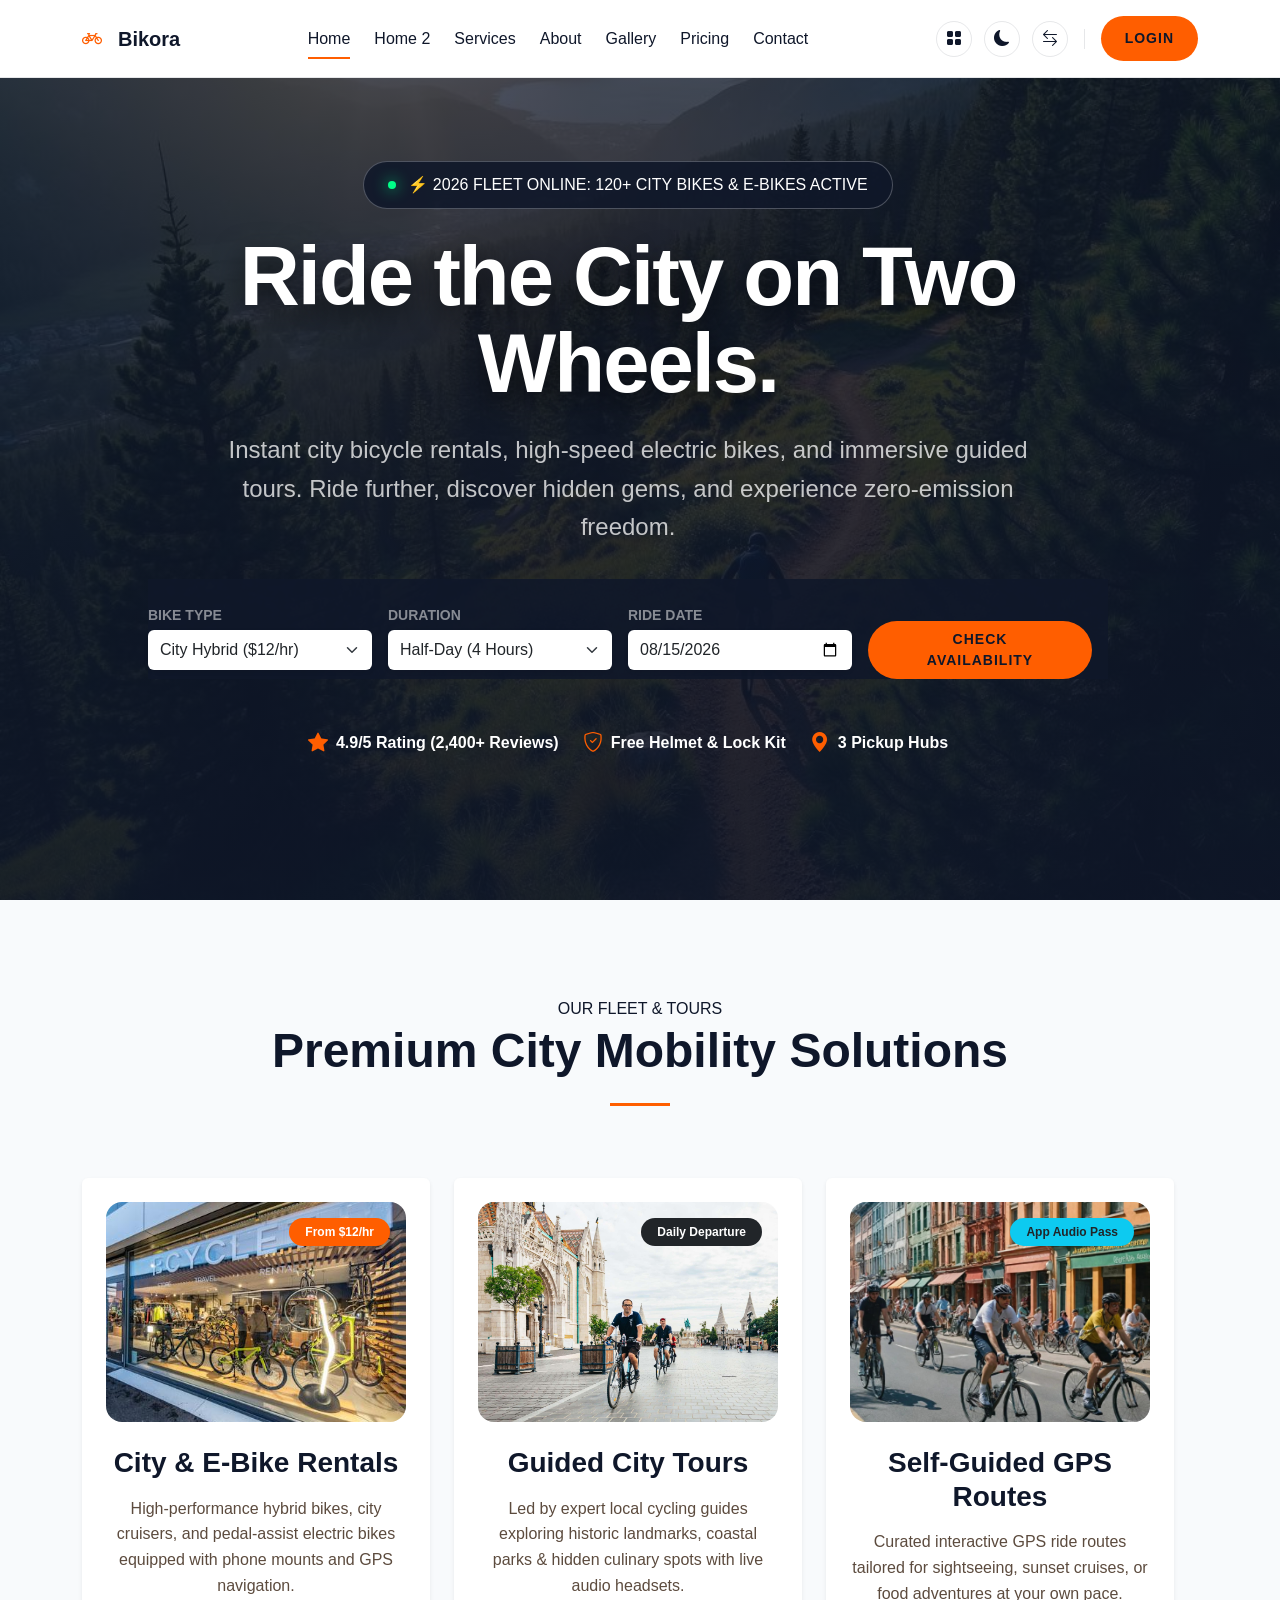
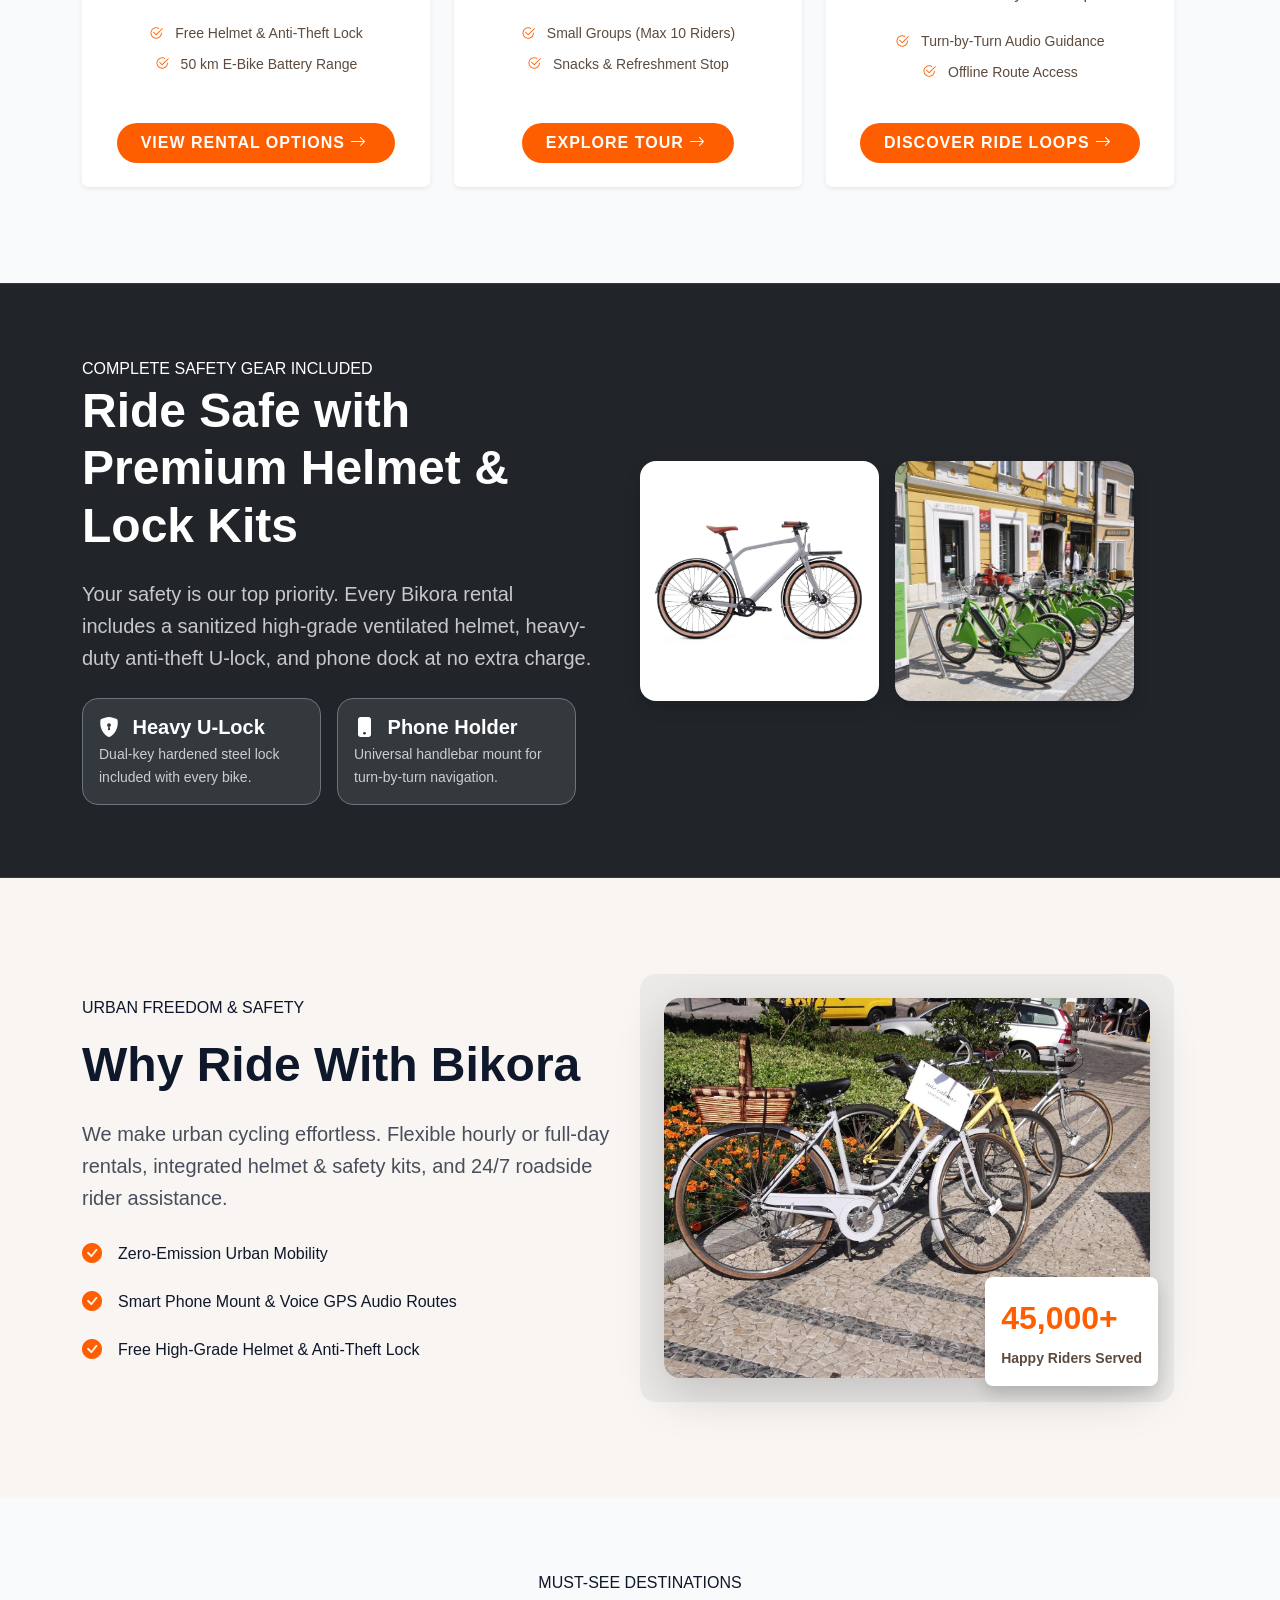
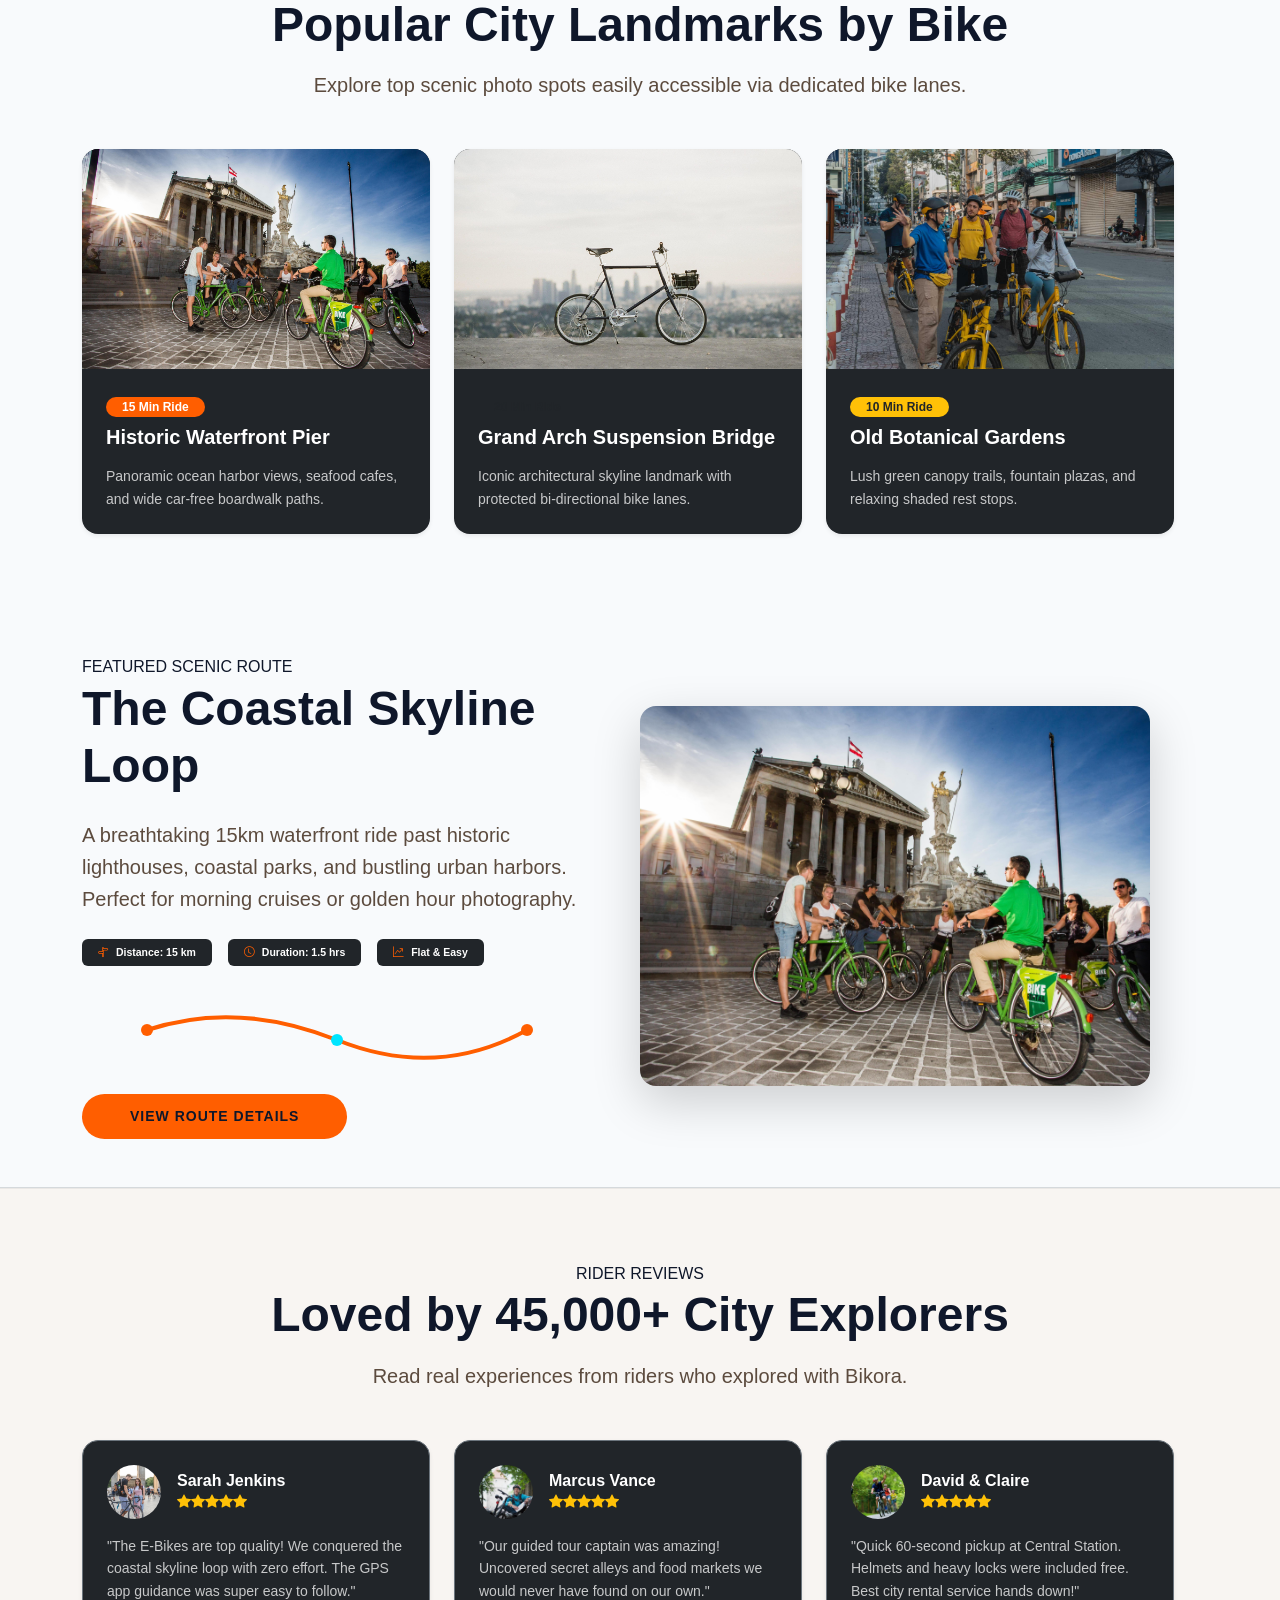
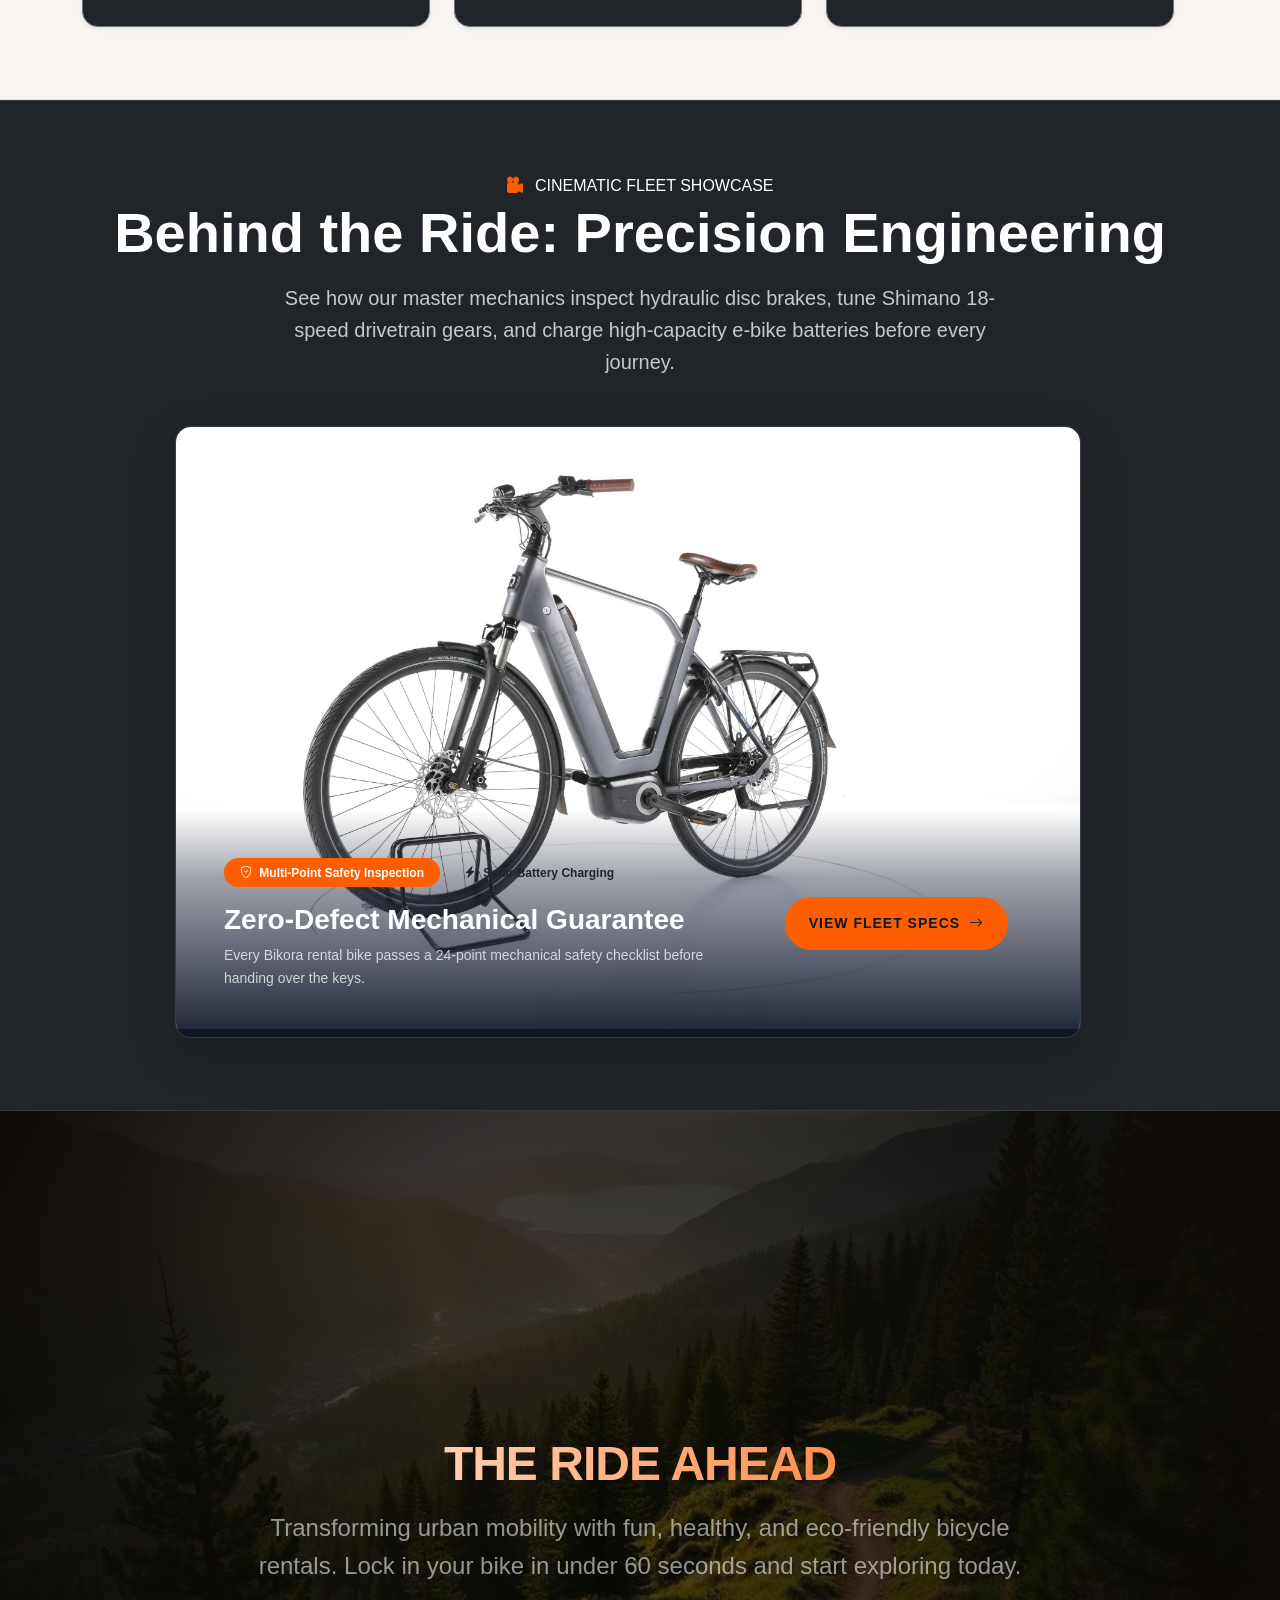
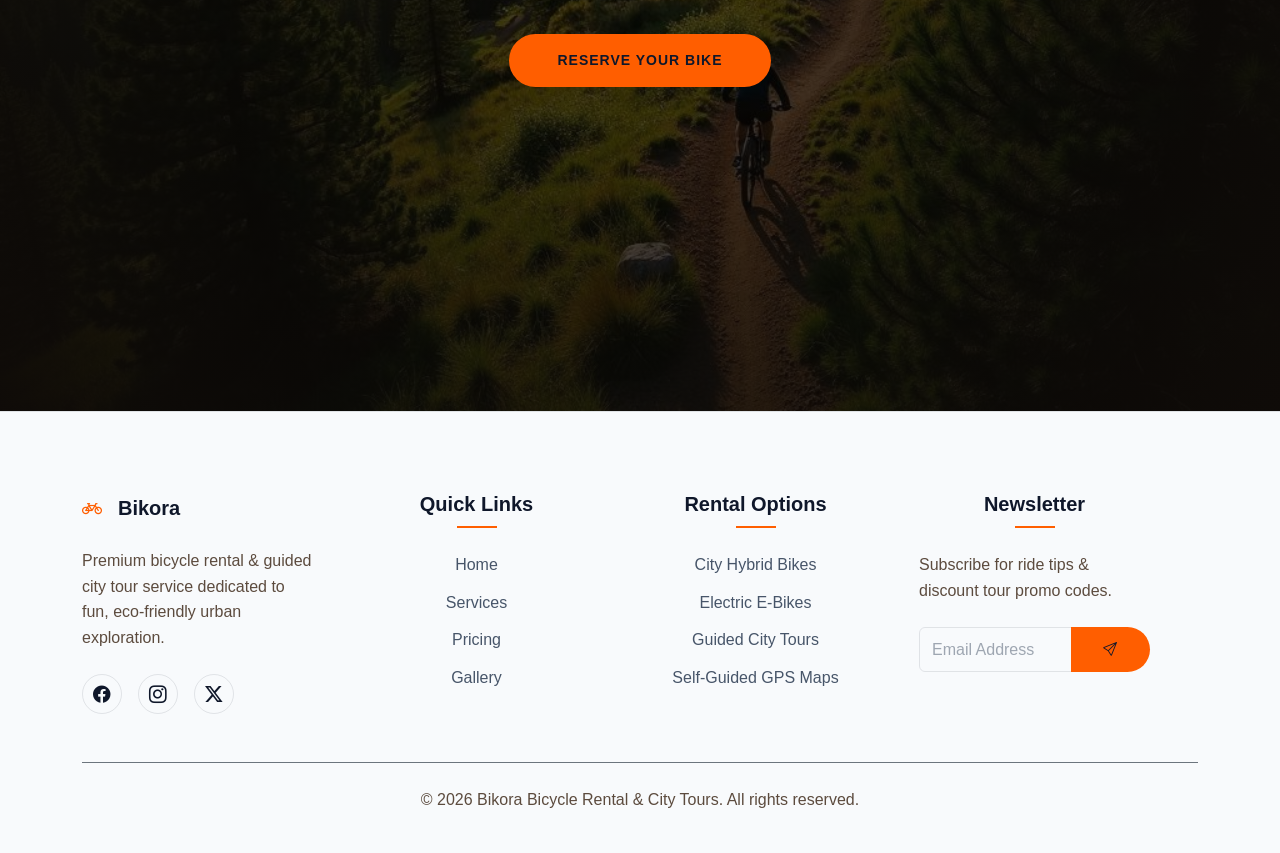
==== index.html @ 3b735eda "Deploy Bicycle Rental City Tour Service to GitHub Pages" ====
<!DOCTYPE html>
<html lang="en">

<head>
    <meta charset="UTF-8">
    <meta name="viewport" content="width=device-width, initial-scale=1.0">
    <title>Bikora | Bicycle Rental & City Tour Service</title>
    <link rel="icon" type="image/svg+xml" href="assets/images/favicon.svg">
    <meta name="description"
        content="Bikora - Premium bicycle rentals, e-bikes, and guided city tours. Explore top urban routes with zero-emission pedal power.">
    <!-- Bootstrap 5 CDN -->
    <link href="https://cdn.jsdelivr.net/npm/bootstrap@5.3.0/dist/css/bootstrap.min.css" rel="stylesheet">
    <!-- Bootstrap Icons -->
    <link href="https://cdn.jsdelivr.net/npm/bootstrap-icons@1.11.0/font/bootstrap-icons.css" rel="stylesheet">
    <!-- Custom CSS -->
    <link rel="stylesheet" href="assets/css/style.css?v=5">
    <style>
        .hero-1 {
            background-color: #0F172A !important;
            background-image: url('assets/images/Adventure.jpg') !important;
            background-size: cover !important;
            background-position: center !important;
            position: relative;
            min-height: 100vh;
            display: flex;
            align-items: center;
            justify-content: center;
            padding-top: 100px;
            padding-bottom: 80px;
            overflow: hidden;
            color: #FFFFFF !important;
        }

        .hero-1 .container {
            width: 100% !important;
            max-width: 1400px !important;
            margin: 0 auto !important;
            padding: 0 20px !important;
        }

        .hero-tech-layer {
            position: absolute;
            top: 0;
            left: 0;
            width: 100%;
            height: 100%;
            background-image: radial-gradient(var(--primary-gold) 0.5px, transparent 0.5px);
            background-size: 30px 30px;
            opacity: 0.15;
            z-index: 2;
        }

        .mission-status-pill {
            display: inline-flex;
            align-items: center;
            gap: 12px;
            background: rgba(15, 23, 42, 0.85);
            padding: 10px 24px;
            border-radius: 50px;
            border: 1px solid rgba(255, 255, 255, 0.25);
        }

        .status-dot {
            width: 8px;
            height: 8px;
            background-color: #00FF88;
            border-radius: 50%;
            box-shadow: 0 0 15px #00FF88;
            animation: pulse-green 2s infinite;
        }

        .hero-title {
            font-size: clamp(3.2rem, 6.5vw, 5.2rem);
            font-weight: 800;
            line-height: 1.05;
            margin-bottom: 24px;
            letter-spacing: -2px;
        }
    </style>
</head>

<body>

    <!-- Header -->
    <header>
        <div class="container header-container">
            <!-- Left: Brand -->
            <a href="index.html" class="brand-logo">
                <i class="bi bi-bicycle text-gold me-2"></i>
                Bikora
            </a>

            <!-- Center: Menus -->
            <nav class="nav-center">
                <a href="index.html" class="nav-link active">Home</a>
                <a href="home-2.html" class="nav-link">Home 2</a>
                <a href="services.html" class="nav-link">Services</a>
                <a href="about.html" class="nav-link">About</a>
                <a href="gallery.html" class="nav-link">Gallery</a>
                <a href="pricing.html" class="nav-link">Pricing</a>
                <a href="contact.html" class="nav-link">Contact</a>
            </nav>

            <!-- Right: Actions -->
            <div class="nav-right">
                <a href="dashboard.html" class="theme-toggle" title="Rental Dashboard">
                    <i class="bi bi-grid-fill"></i>
                </a>
                <button class="theme-toggle" title="Toggle Theme">
                    <i class="bi bi-moon-fill"></i>
                </button>
                <button class="theme-toggle rtl-toggle-btn" title="RTL Toggle">
                    <i class="bi bi-arrow-left-right"></i>
                </button>
                <div class="nav-separator"></div>
                <a href="login.html" class="btn btn-primary btn-sm rounded-pill px-4">Login</a>
            </div>

            <!-- Hamburger -->
            <button id="hamburger" class="hamburger">
                <i class="bi bi-list"></i>
            </button>
        </div>
    </header>

    <!-- Offcanvas Menu -->
    <div id="offcanvas-backdrop" class="offcanvas-backdrop"></div>
    <div id="offcanvas-menu" class="offcanvas-menu">
        <button id="offcanvas-close" class="offcanvas-close" aria-label="Close Menu">
            <i class="bi bi-x"></i>
        </button>
        <a href="index.html" class="brand-logo mb-5"><i class="bi bi-bicycle text-gold me-2"></i> Bikora</a>

        <div class="offcanvas-links mb-5">
            <a href="index.html" class="offcanvas-link active">Home</a>
            <a href="home-2.html" class="offcanvas-link">Home 2</a>
            <a href="services.html" class="offcanvas-link">Services</a>
            <a href="about.html" class="offcanvas-link">About</a>
            <a href="gallery.html" class="offcanvas-link">Gallery</a>
            <a href="pricing.html" class="offcanvas-link">Pricing</a>
            <a href="contact.html" class="offcanvas-link">Contact</a>
        </div>

        <div class="pt-4 border-top border-secondary border-opacity-10">
            <div class="d-flex align-items-center justify-content-between mb-4 flex-nowrap">
                <div class="d-flex gap-4 align-items-center flex-nowrap">
                    <a href="dashboard.html" class="theme-toggle p-2" title="Dashboard"><i
                            class="bi bi-grid-fill"></i></a>
                    <button class="theme-toggle p-2" title="Toggle Theme"><i class="bi bi-moon-fill"></i></button>
                    <button class="theme-toggle p-2 rtl-toggle-btn" title="RTL Toggle"><i
                            class="bi bi-arrow-left-right"></i></button>
                </div>
            </div>
            <a href="login.html" class="btn btn-primary w-100 rounded-pill py-3 fw-bold">Login</a>
        </div>
    </div>

    <!-- Hero Section -->
    <section class="hero hero-1">
        <div class="hero-tech-layer"></div>
        <div
            style="position: absolute; top: 0; left: 0; width: 100%; height: 100%; background: linear-gradient(180deg, rgba(15,23,42,0.75) 0%, rgba(15,23,42,0.9) 100%); z-index: 1;">
        </div>

        <div class="container position-relative" style="z-index: 10;">
            <div class="row justify-content-center">
                <div class="col-lg-12 text-center">
                    <div class="mission-status-pill mb-4 mx-auto">
                        <span class="status-dot"></span>
                        <span class="status-text text-uppercase tracking-widest text-white">⚡ 2026 FLEET ONLINE: 120+
                            CITY BIKES & E-BIKES ACTIVE</span>
                    </div>

                    <h1 class="hero-title text-white text-center mb-4 mx-auto"
                        style="text-shadow: 0 10px 30px rgba(0,0,0,0.6); max-width: 950px;">
                        Ride the City <span class="text-gradient-gold">on Two Wheels</span>.
                    </h1>
                    <p class="lead mb-5 fs-4 mx-auto text-center text-white-50"
                        style="max-width: 820px; font-weight: 400; line-height: 1.6;">
                        Instant city bicycle rentals, high-speed electric bikes, and immersive guided tours. Ride
                        further, discover hidden gems, and experience zero-emission freedom.
                    </p>

                    <!-- Hero Quick Booking Widget -->
                    <div class="hero-quick-widget mx-auto mb-5 text-start" style="max-width: 960px;">
                        <form onsubmit="event.preventDefault(); window.location.href='dashboard.html';"
                            class="row g-3 align-items-center">
                            <div class="col-md-3">
                                <label class="text-white-50 small fw-bold text-uppercase d-block mb-1">Bike Type</label>
                                <select class="form-select bg-white text-dark border-0 shadow-sm py-2">
                                    <option>City Hybrid ($12/hr)</option>
                                    <option>Electric E-Bike ($20/hr)</option>
                                    <option>Road Bike Pro ($18/hr)</option>
                                    <option>Beach Cruiser ($15/hr)</option>
                                </select>
                            </div>
                            <div class="col-md-3">
                                <label class="text-white-50 small fw-bold text-uppercase d-block mb-1">Duration</label>
                                <select class="form-select bg-white text-dark border-0 shadow-sm py-2">
                                    <option>1 Hour</option>
                                    <option selected>Half-Day (4 Hours)</option>
                                    <option>Full-Day Pass</option>
                                    <option>3-Day Pass</option>
                                </select>
                            </div>
                            <div class="col-md-3">
                                <label class="text-white-50 small fw-bold text-uppercase d-block mb-1">Ride Date</label>
                                <input type="date" class="form-control bg-white text-dark border-0 shadow-sm py-2"
                                    value="2026-08-15">
                            </div>
                            <div class="col-md-3">
                                <label class="text-white-50 small fw-bold text-uppercase d-block mb-1">&nbsp;</label>
                                <button type="submit"
                                    class="btn btn-primary w-100 py-2 fw-bold rounded-pill magnetic-btn">Check
                                    Availability</button>
                            </div>
                        </form>
                    </div>

                    <!-- Key Stats Ribbon -->
                    <div class="d-flex justify-content-center gap-4 flex-wrap text-white">
                        <div class="d-flex align-items-center gap-2">
                            <i class="bi bi-star-fill text-gold fs-5"></i>
                            <span class="fw-bold">4.9/5 Rating (2,400+ Reviews)</span>
                        </div>
                        <div class="d-flex align-items-center gap-2">
                            <i class="bi bi-shield-check text-gold fs-5"></i>
                            <span class="fw-bold">Free Helmet & Lock Kit</span>
                        </div>
                        <div class="d-flex align-items-center gap-2">
                            <i class="bi bi-geo-alt-fill text-gold fs-5"></i>
                            <span class="fw-bold">3 Pickup Hubs</span>
                        </div>
                    </div>
                </div>
            </div>
        </div>
    </section>

    <!-- Services Overview -->
    <section class="py-5" id="services">
        <div class="container py-5">
            <div class="text-center mb-5 animate-on-scroll">
                <span class="feature-badge-pill mb-3">OUR FLEET & TOURS</span>
                <h2 class="display-5 fw-bold mb-4">Premium City Mobility Solutions</h2>
                <div class="mt-3 mx-auto" style="width: 60px; height: 3px; background: var(--primary-gold);"></div>
            </div>

            <div class="row g-4 mt-4">
                <div class="col-md-4 animate-on-scroll" style="transition-delay: 0.1s;">
                    <div class="card h-100 border-0 p-4 shadow-sm text-center glass-card interactive-hover-glow">
                        <div class="position-relative">
                            <img src="assets/images/Bike Rental — 8.jpg"
                                class="service-img-thumb mb-4 d-block mx-auto rounded-4" alt="City & E-Bike Rentals"
                                style="height: 220px; width: 100%; object-fit: cover;">
                            <span
                                class="position-absolute top-0 end-0 m-3 badge bg-primary-gold text-white rounded-pill px-3 py-2">From
                                $12/hr</span>
                        </div>
                        <h3 class="fw-bold">City & E-Bike Rentals</h3>
                        <p class="text-muted mb-4">High-performance hybrid bikes, city cruisers, and pedal-assist
                            electric bikes equipped with phone mounts and GPS navigation.</p>
                        <ul class="list-unstyled mb-4 small text-muted text-center d-inline-block text-start">
                            <li class="mb-2"><i class="bi bi-check2-circle text-gold me-2"></i> Free Helmet & Anti-Theft
                                Lock</li>
                            <li class="mb-2"><i class="bi bi-check2-circle text-gold me-2"></i> 50 km E-Bike Battery
                                Range</li>
                        </ul>
                        <div class="w-100 text-center mt-auto pt-2">
                            <a href="services.html"
                                class="btn btn-primary rounded-pill px-4 py-2 text-white text-decoration-none fw-bold fs-6 mx-auto">View
                                Rental Options <i class="bi bi-arrow-right me-1"></i></a>
                        </div>
                    </div>
                </div>

                <div class="col-md-4 animate-on-scroll" style="transition-delay: 0.2s;">
                    <div class="card h-100 border-0 p-4 shadow-sm text-center glass-card interactive-hover-glow">
                        <div class="position-relative">
                            <img src="assets/images/City Tour Destinations — 10c.jpg"
                                class="service-img-thumb mb-4 d-block mx-auto rounded-4" alt="Guided City Tours"
                                style="height: 220px; width: 100%; object-fit: cover;">
                            <span
                                class="position-absolute top-0 end-0 m-3 badge bg-dark text-white rounded-pill px-3 py-2">Daily
                                Departure</span>
                        </div>
                        <h3 class="fw-bold">Guided City Tours</h3>
                        <p class="text-muted mb-4">Led by expert local cycling guides exploring historic landmarks,
                            coastal parks & hidden culinary spots with live audio headsets.</p>
                        <ul class="list-unstyled mb-4 small text-muted text-center d-inline-block text-start">
                            <li class="mb-2"><i class="bi bi-check2-circle text-gold me-2"></i> Small Groups (Max 10
                                Riders)</li>
                            <li class="mb-2"><i class="bi bi-check2-circle text-gold me-2"></i> Snacks & Refreshment
                                Stop</li>
                        </ul>
                        <div class="w-100 text-center mt-auto pt-2">
                            <a href="services.html"
                                class="btn btn-primary rounded-pill px-4 py-2 text-white text-decoration-none fw-bold fs-6 mx-auto">Explore
                                Tour <i class="bi bi-arrow-right me-1"></i></a>
                        </div>
                    </div>
                </div>

                <div class="col-md-4 animate-on-scroll" style="transition-delay: 0.3s;">
                    <div class="card h-100 border-0 p-4 shadow-sm text-center glass-card interactive-hover-glow">
                        <div class="position-relative">
                            <img src="assets/images/City Cycling — 10.jpg"
                                class="service-img-thumb mb-4 d-block mx-auto rounded-4" alt="Self-Guided GPS Routes"
                                style="height: 220px; width: 100%; object-fit: cover;">
                            <span
                                class="position-absolute top-0 end-0 m-3 badge bg-info text-dark rounded-pill px-3 py-2">App
                                Audio Pass</span>
                        </div>
                        <h3 class="fw-bold">Self-Guided GPS Routes</h3>
                        <p class="text-muted mb-4">Curated interactive GPS ride routes tailored for sightseeing, sunset
                            cruises, or food adventures at your own pace.</p>
                        <ul class="list-unstyled mb-4 small text-muted text-center d-inline-block text-start">
                            <li class="mb-2"><i class="bi bi-check2-circle text-gold me-2"></i> Turn-by-Turn Audio
                                Guidance</li>
                            <li class="mb-2"><i class="bi bi-check2-circle text-gold me-2"></i> Offline Route Access
                            </li>
                        </ul>
                        <div class="w-100 text-center mt-auto pt-2">
                            <a href="services.html"
                                class="btn btn-primary rounded-pill px-4 py-2 text-white text-decoration-none fw-bold fs-6 mx-auto">Discover
                                Ride Loops <i class="bi bi-arrow-right me-1"></i></a>
                        </div>
                    </div>
                </div>
            </div>
        </div>
    </section>

    <!-- NEW SECTION 1 (HOME 1): RIDER SAFETY & GEAR HUB -->
    <section class="py-5 bg-dark text-white border-top border-bottom border-secondary border-opacity-25">
        <div class="container py-4">
            <div class="row align-items-center g-5">
                <div class="col-lg-6">
                    <span class="feature-badge-pill mb-3">COMPLETE SAFETY GEAR INCLUDED</span>
                    <h2 class="display-5 fw-bold mb-4">Ride Safe with Premium Helmet & Lock Kits</h2>
                    <p class="fs-5 text-white-50 mb-4">Your safety is our top priority. Every Bikora rental includes a
                        sanitized high-grade ventilated helmet, heavy-duty anti-theft U-lock, and phone dock at no extra
                        charge.</p>

                    <div class="row g-3">
                        <div class="col-sm-6">
                            <div class="p-3 rounded-4 bg-secondary bg-opacity-25 border border-secondary">
                                <h5 class="fw-bold text-gold mb-1"><i class="bi bi-shield-lock-fill me-2"></i> Heavy
                                    U-Lock</h5>
                                <p class="small text-white-50 mb-0">Dual-key hardened steel lock included with every
                                    bike.</p>
                            </div>
                        </div>
                        <div class="col-sm-6">
                            <div class="p-3 rounded-4 bg-secondary bg-opacity-25 border border-secondary">
                                <h5 class="fw-bold text-cyan mb-1"><i class="bi bi-phone-fill me-2"></i> Phone Holder
                                </h5>
                                <p class="small text-white-50 mb-0">Universal handlebar mount for turn-by-turn
                                    navigation.</p>
                            </div>
                        </div>
                    </div>
                </div>
                <div class="col-lg-6">
                    <div class="row g-3">
                        <div class="col-12 col-sm-6">
                            <img src="assets/images/Bicycle Fleet — 12dd.jpg" class="img-fluid rounded-4 shadow"
                                alt="Safety Kit 1" style="height: 240px; width: 100%; object-fit: contain; background: #ffffff; padding: 8px;">
                        </div>
                        <div class="col-12 col-sm-6">
                            <img src="assets/images/Bike Rental — 8c.jpg" class="img-fluid rounded-4 shadow"
                                alt="Safety Kit 2" style="height: 240px; width: 100%; object-fit: cover;">
                        </div>
                    </div>
                </div>
            </div>
        </div>
    </section>

    <!-- Why Ride With Us -->
    <section class="py-5 section-theme-alt">
        <div class="container py-5">
            <div class="row align-items-center">
                <div class="col-lg-6 mb-5 mb-lg-0 animate-on-scroll text-center text-lg-start">
                    <div class="w-100 d-flex justify-content-center justify-content-lg-start mb-3">
                        <span class="feature-badge-pill mb-0">URBAN FREEDOM & SAFETY</span>
                    </div>
                    <h2 class="display-5 fw-bold mb-4">Why Ride With Bikora</h2>
                    <p class="fs-5 opacity-75 mb-4">We make urban cycling effortless. Flexible hourly or full-day
                        rentals, integrated helmet & safety kits, and 24/7 roadside rider assistance.</p>
                    <div class="w-100 d-flex justify-content-center justify-content-lg-start">
                        <ul class="list-unstyled d-inline-flex flex-column text-start rtl-list-align mb-0">
                            <li class="mb-3 d-flex align-items-center"><i
                                    class="bi bi-check-circle-fill text-gold me-3 fs-5"></i> Zero-Emission Urban Mobility
                            </li>
                            <li class="mb-3 d-flex align-items-center"><i
                                    class="bi bi-check-circle-fill text-gold me-3 fs-5"></i> Smart Phone Mount & Voice GPS
                                Audio Routes</li>
                            <li class="mb-3 d-flex align-items-center"><i
                                    class="bi bi-check-circle-fill text-gold me-3 fs-5"></i> Free High-Grade Helmet &
                                Anti-Theft Lock</li>
                        </ul>
                    </div>
                </div>
                <div class="col-lg-6 animate-on-scroll">
                    <div class="position-relative p-2 p-md-4 rounded-4" style="background: rgba(15, 23, 42, 0.05);">
                        <img src="assets/images/Bicycle Fleet — 12a.jpg" class="img-fluid rounded-4 shadow-lg"
                            alt="Bicycle Fleet" style="width: 100%; height: 380px; object-fit: cover;">
                        <div class="position-absolute bottom-0 end-0 p-3 m-3 bg-white text-dark rounded-3 shadow">
                            <span class="d-block fw-bold fs-2 text-gold">45,000+</span>
                            <small class="text-muted fw-bold">Happy Riders Served</small>
                        </div>
                    </div>
                </div>
            </div>
        </div>
    </section>

    <!-- NEW SECTION 2 (HOME 1): POPULAR CITY LANDMARKS & PHOTO HOTSPOTS -->
    <section class="py-5">
        <div class="container py-4">
            <div class="text-center mb-5">
                <span class="feature-badge-pill mb-3">MUST-SEE DESTINATIONS</span>
                <h2 class="display-5 fw-bold mb-3">Popular City Landmarks by Bike</h2>
                <p class="text-muted fs-5 mx-auto" style="max-width: 700px;">Explore top scenic photo spots easily
                    accessible via dedicated bike lanes.</p>
            </div>

            <div class="row g-4">
                <div class="col-md-4">
                    <div class="card border-0 rounded-4 overflow-hidden shadow-sm h-100 bg-dark text-white">
                        <img src="assets/images/City Tour Destinations — 10q.jpg" alt="Landmark 1"
                            style="height: 220px; object-fit: cover;">
                        <div class="card-body p-4">
                            <span class="badge bg-gold text-white rounded-pill px-3 py-1 mb-2">15 Min Ride</span>
                            <h5 class="fw-bold">Historic Waterfront Pier</h5>
                            <p class="text-white-50 small mb-0">Panoramic ocean harbor views, seafood cafes, and wide
                                car-free boardwalk paths.</p>
                        </div>
                    </div>
                </div>

                <div class="col-md-4">
                    <div class="card border-0 rounded-4 overflow-hidden shadow-sm h-100 bg-dark text-white">
                        <img src="assets/images/Cycling Gallery — 20pp.jpg" alt="Landmark 2"
                            style="height: 220px; object-fit: cover;">
                        <div class="card-body p-4">
                            <span class="badge bg-cyan text-dark rounded-pill px-3 py-1 mb-2">20 Min Ride</span>
                            <h5 class="fw-bold">Grand Arch Suspension Bridge</h5>
                            <p class="text-white-50 small mb-0">Iconic architectural skyline landmark with protected
                                bi-directional bike lanes.</p>
                        </div>
                    </div>
                </div>

                <div class="col-md-4">
                    <div class="card border-0 rounded-4 overflow-hidden shadow-sm h-100 bg-dark text-white">
                        <img src="assets/images/sc.jpg" alt="Landmark 3" style="height: 220px; object-fit: cover;">
                        <div class="card-body p-4">
                            <span class="badge bg-warning text-dark rounded-pill px-3 py-1 mb-2">10 Min Ride</span>
                            <h5 class="fw-bold">Old Botanical Gardens</h5>
                            <p class="text-white-50 small mb-0">Lush green canopy trails, fountain plazas, and relaxing
                                shaded rest stops.</p>
                        </div>
                    </div>
                </div>
            </div>
        </div>
    </section>

    <!-- SECTION 1: THE COASTAL SKYLINE LOOP -->
    <section class="coastal-route-module py-5 border-bottom border-secondary border-opacity-25 animate-on-scroll">
        <div class="container">
            <div class="row align-items-center g-5">
                <div class="col-lg-6 text-center text-lg-start">
                    <span class="feature-badge-pill mb-3">FEATURED SCENIC ROUTE</span>
                    <h2 class="display-5 fw-bold mb-4">The Coastal Skyline Loop</h2>
                    <p class="fs-5 text-muted mb-4">A breathtaking 15km waterfront ride past historic lighthouses,
                        coastal parks, and bustling urban harbors. Perfect for morning cruises or golden hour
                        photography.</p>

                    <div
                        class="d-flex gap-3 mb-4 flex-wrap justify-content-center justify-content-lg-start text-muted small">
                        <span class="badge bg-dark text-white p-2 px-3"><i
                                class="bi bi-signpost-split text-gold me-1"></i> Distance: 15 km</span>
                        <span class="badge bg-dark text-white p-2 px-3"><i class="bi bi-clock text-gold me-1"></i>
                            Duration: 1.5 hrs</span>
                        <span class="badge bg-dark text-white p-2 px-3"><i
                                class="bi bi-graph-up-arrow text-gold me-1"></i> Flat & Easy</span>
                    </div>

                    <div class="mb-4">
                        <svg width="100%" height="80" viewBox="0 0 400 80" fill="none">
                            <path d="M10 40 Q 100 10, 200 50 T 390 40" stroke="var(--primary-gold)" stroke-width="4"
                                stroke-linecap="round" class="svg-route-path" />
                            <circle cx="10" cy="40" r="6" fill="var(--primary-gold)" />
                            <circle cx="200" cy="50" r="6" fill="var(--primary-cyan)" />
                            <circle cx="390" cy="40" r="6" fill="var(--primary-gold)" />
                        </svg>
                    </div>

                    <div class="d-flex gap-4 justify-content-center justify-content-lg-start">
                        <a href="about.html" class="btn btn-primary rounded-pill px-5 magnetic-btn">View Route
                            Details</a>
                    </div>
                </div>
                <div class="col-lg-6">
                    <div class="route-image-wrap">
                        <img src="assets/images/City Tour Destinations — 10q.jpg" class="img-fluid rounded-4 shadow-lg"
                            alt="Coastal Bike Route" style="width: 100%; height: 380px; object-fit: cover;">
                    </div>
                </div>
            </div>
        </div>
    </section>

    <!-- NEW SECTION 3 (HOME 1): VERIFIED RIDER REVIEWS REEL -->
    <section class="py-5 section-theme-alt border-top border-bottom border-secondary border-opacity-10">
        <div class="container py-4">
            <div class="text-center mb-5">
                <span class="feature-badge-pill mb-3">RIDER REVIEWS</span>
                <h2 class="display-5 fw-bold mb-3">Loved by 45,000+ City Explorers</h2>
                <p class="text-muted fs-5">Read real experiences from riders who explored with Bikora.</p>
            </div>

            <div class="row g-4">
                <div class="col-md-4">
                    <div
                        class="p-4 rounded-4 bg-dark text-white border border-secondary shadow-sm h-100 d-flex flex-column">
                        <div class="d-flex align-items-center mb-3">
                            <img src="assets/images/Testimonials — 6c.jpg" class="rounded-circle me-3" alt="Rider 1"
                                style="width: 54px; height: 54px; object-fit: cover;">
                            <div>
                                <h6 class="fw-bold mb-0">Sarah Jenkins</h6>
                                <div class="text-warning small"><i class="bi bi-star-fill"></i><i
                                        class="bi bi-star-fill"></i><i class="bi bi-star-fill"></i><i
                                        class="bi bi-star-fill"></i><i class="bi bi-star-fill"></i></div>
                            </div>
                        </div>
                        <p class="text-white-50 small mb-0">"The E-Bikes are top quality! We conquered the coastal
                            skyline loop with zero effort. The GPS app guidance was super easy to follow."</p>
                    </div>
                </div>

                <div class="col-md-4">
                    <div
                        class="p-4 rounded-4 bg-dark text-white border border-secondary shadow-sm h-100 d-flex flex-column">
                        <div class="d-flex align-items-center mb-3">
                            <img src="assets/images/Testimonials — 6dd.jpg" class="rounded-circle me-3" alt="Rider 2"
                                style="width: 54px; height: 54px; object-fit: cover;">
                            <div>
                                <h6 class="fw-bold mb-0">Marcus Vance</h6>
                                <div class="text-warning small"><i class="bi bi-star-fill"></i><i
                                        class="bi bi-star-fill"></i><i class="bi bi-star-fill"></i><i
                                        class="bi bi-star-fill"></i><i class="bi bi-star-fill"></i></div>
                            </div>
                        </div>
                        <p class="text-white-50 small mb-0">"Our guided tour captain was amazing! Uncovered secret
                            alleys and food markets we would never have found on our own."</p>
                    </div>
                </div>

                <div class="col-md-4">
                    <div
                        class="p-4 rounded-4 bg-dark text-white border border-secondary shadow-sm h-100 d-flex flex-column">
                        <div class="d-flex align-items-center mb-3">
                            <img src="assets/images/Testimonials — 6ee.jpg" class="rounded-circle me-3" alt="Rider 3"
                                style="width: 54px; height: 54px; object-fit: cover;">
                            <div>
                                <h6 class="fw-bold mb-0">David & Claire</h6>
                                <div class="text-warning small"><i class="bi bi-star-fill"></i><i
                                        class="bi bi-star-fill"></i><i class="bi bi-star-fill"></i><i
                                        class="bi bi-star-fill"></i><i class="bi bi-star-fill"></i></div>
                            </div>
                        </div>
                        <p class="text-white-50 small mb-0">"Quick 60-second pickup at Central Station. Helmets and
                            heavy locks were included free. Best city rental service hands down!"</p>
                    </div>
                </div>
            </div>
        </div>
    </section>

    <!-- DEDICATED CINEMATIC VIDEO SHOWCASE SECTION -->
    <section
        class="py-5 bg-dark text-white border-top border-bottom border-secondary border-opacity-25 position-relative">
        <div class="container py-4">
            <div class="text-center mb-5">
                <span class="feature-badge-pill mb-3"><i class="bi bi-camera-reels-fill text-gold me-2"></i> CINEMATIC
                    FLEET SHOWCASE</span>
                <h2 class="display-4 fw-bold text-white mb-3">Behind the Ride: Precision Engineering</h2>
                <p class="text-white-50 fs-5 mx-auto" style="max-width: 750px;">See how our master mechanics inspect
                    hydraulic disc brakes, tune Shimano 18-speed drivetrain gears, and charge high-capacity e-bike
                    batteries before every journey.</p>
            </div>

            <div class="row justify-content-center">
                <div class="col-lg-10">
                    <div class="position-relative rounded-4 overflow-hidden shadow-lg border border-secondary border-opacity-50"
                        style="min-height: 480px; background: #000;">
                        <!-- Autoplay MP4 Video -->
                        <video autoplay loop muted playsinline
                            style="width: 100%; height: 100%; min-height: 480px; object-fit: cover;"
                            poster="assets/images/Bicycle Fleet — 12d.jpg">
                            <source src="assets/v/31480-387312377_medium.mp4" type="video/mp4">
                        </video>

                        <!-- Dark Overlay & Floating Badges -->
                        <div class="position-absolute bottom-0 start-0 w-100 p-4 p-md-5"
                            style="background: linear-gradient(0deg, rgba(15,23,42,0.95) 0%, rgba(15,23,42,0.4) 70%, transparent 100%);">
                            <div class="row align-items-center g-4 text-center text-md-start">
                                <div class="col-md-8">
                                    <div class="d-flex gap-2 mb-3 flex-wrap justify-content-center justify-content-md-start">
                                        <span class="badge bg-gold text-white rounded-pill px-3 py-2"><i
                                                class="bi bi-shield-check me-1"></i> Multi-Point Safety
                                            Inspection</span>
                                        <span class="badge bg-cyan text-dark rounded-pill px-3 py-2"><i
                                                class="bi bi-lightning-charge-fill me-1"></i> Solar Battery
                                            Charging</span>
                                    </div>
                                    <h3 class="fw-bold text-white mb-2">Zero-Defect Mechanical Guarantee</h3>
                                    <p class="text-white-50 mb-0 small">Every Bikora rental bike passes a 24-point
                                        mechanical safety checklist before handing over the keys.</p>
                                </div>
                                <div class="col-md-4 text-center text-md-end">
                                    <a href="services.html"
                                        class="btn btn-primary rounded-pill px-4 py-3 fw-bold magnetic-btn">View Fleet
                                        Specs <i class="bi bi-arrow-right ms-1"></i></a>
                                </div>
                            </div>
                        </div>
                    </div>
                </div>
            </div>
        </div>
    </section>
    <section class="future-ethos"
        style="background-image: url('assets/images/Adventure.jpg'); background-size: cover; background-position: center;">
        <div class="future-overlay"></div>
        <div class="future-content container">
            <h2 class="future-title-reveal text-white">THE RIDE AHEAD</h2>
            <p class="fs-4 opacity-75 mb-5 mx-auto text-white" style="max-width: 800px;">Transforming urban mobility
                with fun, healthy, and eco-friendly bicycle rentals. Lock in your bike in under 60 seconds and start
                exploring today.</p>
            <div class="d-flex justify-content-center gap-4">
                <a href="dashboard.html"
                    class="btn btn-primary btn-lg rounded-pill px-5 py-3 fw-bold magnetic-btn">Reserve Your Bike</a>
            </div>
        </div>
    </section>

    <!-- Footer -->
    <footer>
        <div class="container">
            <div class="row g-5">
                <div class="col-lg-3 col-md-6 text-center text-lg-start">
                    <a href="index.html"
                        class="brand-logo mb-4 text-white justify-content-center justify-content-lg-start">
                        <i class="bi bi-bicycle text-gold me-2"></i> Bikora
                    </a>
                    <p class="text-muted">Premium bicycle rental & guided city tour service dedicated to fun,
                        eco-friendly urban exploration.</p>
                    <div class="d-flex gap-3 mt-4 justify-content-center justify-content-lg-start">
                        <a href="#" class="footer-social-link" title="Facebook"><i class="bi bi-facebook"></i></a>
                        <a href="#" class="footer-social-link" title="Instagram"><i class="bi bi-instagram"></i></a>
                        <a href="#" class="footer-social-link" title="Twitter X"><i class="bi bi-twitter-x"></i></a>
                    </div>
                </div>
                <div class="col-lg-3 col-md-6 text-center">
                    <h5 class="footer-title">Quick Links</h5>
                    <ul class="footer-links">
                        <li><a href="index.html" class="footer-link">Home</a></li>
                        <li><a href="services.html" class="footer-link">Services</a></li>
                        <li><a href="pricing.html" class="footer-link">Pricing</a></li>
                        <li><a href="gallery.html" class="footer-link">Gallery</a></li>
                    </ul>
                </div>
                <div class="col-lg-3 col-md-6 text-center">
                    <h5 class="footer-title">Rental Options</h5>
                    <ul class="footer-links">
                        <li><a href="services.html" class="footer-link">City Hybrid Bikes</a></li>
                        <li><a href="services.html" class="footer-link">Electric E-Bikes</a></li>
                        <li><a href="services.html" class="footer-link">Guided City Tours</a></li>
                        <li><a href="services.html" class="footer-link">Self-Guided GPS Maps</a></li>
                    </ul>
                </div>
                <div class="col-lg-3 col-md-6">
                    <h5 class="footer-title">Newsletter</h5>
                    <p class="text-muted">Subscribe for ride tips & discount tour promo codes.</p>
                    <div class="input-group mt-4">
                        <input type="text" class="form-control bg-transparent border-secondary text-white"
                            placeholder="Email Address">
                        <button class="btn btn-primary"><i class="bi bi-send"></i></button>
                    </div>
                </div>
            </div>
            <div class="border-top border-secondary mt-5 pt-4 text-center">
                <p class="text-muted mb-0">© 2026 Bikora Bicycle Rental & City Tours. All rights reserved.</p>
            </div>
        </div>
    </footer>

    <!-- Back to top -->
    <div id="back-to-top" class="back-to-top">
        <i class="bi bi-bicycle"></i>
    </div>

    <!-- Scripts -->
    <script src="https://cdn.jsdelivr.net/npm/bootstrap@5.3.0/dist/js/bootstrap.bundle.min.js"></script>
    <script src="assets/js/main.js"></script>
</body>

</html>
---- assets/css/style.css ----
/* --- INSTANT 120 FPS SCROLL PERFORMANCE ENGINE --- */
html {
    scroll-behavior: smooth !important;
}

*, ::before, ::after {
    box-sizing: border-box;
}

/* Eliminate background repaint lag on scroll */
.hero, .internal-hero, .future-ethos, .parallax-section {
    background-attachment: scroll !important;
    will-change: transform;
}

/* Simplify backdrop filters for zero GPU latency while maintaining theme contrast */
.mission-status-pill, .hero-quick-widget {
    backdrop-filter: none !important;
    -webkit-backdrop-filter: none !important;
    background: rgba(15, 23, 42, 0.88) !important;
    color: #FFFFFF !important;
}

.glass-card, .service-card, .pricing-card, .team-card, .contact-card {
    background-color: var(--card-bg) !important;
    color: var(--text-color) !important;
    border: 1px solid var(--border-color);
}

.glass-card h1, .glass-card h2, .glass-card h3, .glass-card h4, .glass-card h5, .glass-card h6,
.service-card h1, .service-card h2, .service-card h3, .service-card h4, .service-card h5, .service-card h6 {
    color: var(--text-color) !important;
}

/* --- FOOTER --- */
footer {
    background-color: var(--bg-color);
    color: var(--text-color);
    padding: 60px 0;
    border-top: 1px solid var(--border-color);
    transition: var(--transition-base);
}

footer p {
    margin-bottom: 0;
}

/* --- TYPOGRAPHY --- */
@import url('https://fonts.googleapis.com/css2?family=Inter:wght@400;500;600&family=Poppins:wght@500;600;700&display=swap');

:root {
    /* --- COLOR SYSTEM (BIKORA BICYCLE RENTAL & CITY TOURS) --- */
    --primary-gold: #FF5E00;
    --primary-amber: #FF9100;
    --primary-cyan: #00E5FF;
    --secondary-brown: #0F172A;
    
    /* --- LIGHT MODE (DEFAULT) --- */
    --bg-color: #F8FAFC;
    --card-bg: #FFFFFF;
    --text-color: #0F172A;
    --text-muted: #475569;
    --border-color: rgba(15, 23, 42, 0.1);
    --hover-overlay: rgba(255, 94, 0, 0.1);
    
    /* --- SPACING SYSTEM --- */
    --sp-8: 8px;
    --sp-16: 16px;
    --sp-24: 24px;
    --sp-32: 32px;
    --sp-48: 48px;
    --sp-64: 64px;

    /* --- TRANSITIONS --- */
    --transition-base: all 0.3s cubic-bezier(0.4, 0, 0.2, 1);
    --transition-smooth: all 0.5s cubic-bezier(0.4, 0, 0.2, 1);
}

[data-theme="dark"] {
    /* --- DARK MODE --- */
    --bg-color: #0B0F19;
    --card-bg: #151D2A;
    --text-color: #F1F5F9;
    --text-muted: #94A3B8;
    --border-color: rgba(255, 255, 255, 0.12);
    --hover-overlay: rgba(255, 94, 0, 0.2);
}


[data-theme="dark"] h1, [data-theme="dark"] h2, [data-theme="dark"] h3, 
[data-theme="dark"] h4, [data-theme="dark"] h5, [data-theme="dark"] h6 {
    color: var(--text-color) !important;
}

[data-theme="dark"] .card {
    background-color: var(--card-bg) !important;
    color: var(--text-color) !important;
    border-color: var(--border-color) !important;
}

.bg-primary-gold, .bg-gold {
    background-color: var(--primary-gold) !important;
}

/* Enforce crisp white text on intentionally dark sections in both light & dark mode */
.bg-dark, .bg-dark h1, .bg-dark h2, .bg-dark h3, .bg-dark h4, .bg-dark h5, .bg-dark h6,
.hero-1, .hero-1 h1, .hero-1 h2, .hero-1 h3, .hero-1 h4, .hero-1 h5, .hero-1 h6,
.internal-hero, .internal-hero h1, .internal-hero h2, .internal-hero h3, .internal-hero h4, .internal-hero h5, .internal-hero h6,
.precision-info, .precision-info h1, .precision-info h2, .precision-info h3, .precision-info h4, .precision-info h5, .precision-info h6,
.future-ethos, .future-ethos h1, .future-ethos h2, .future-ethos h3, .future-ethos h4, .future-ethos h5, .future-ethos h6 {
    color: #FFFFFF !important;
}

.bg-dark p, .hero-1 p, .internal-hero p, .precision-info p, .future-ethos p {
    color: rgba(255, 255, 255, 0.75) !important;
}

/* --- BASE STYLES --- */
html, body {
    overflow-x: hidden !important;
    width: 100%;
    margin: 0;
    padding: 0;
    position: relative;
}

body {
    font-family: 'Inter', sans-serif;
    background-color: var(--bg-color);
    color: var(--text-color);
    transition: var(--transition-base);
    line-height: 1.6;
}

/* GLOBAL MOBILE CONTAINMENT FIX */
@media (max-width: 991px) {
    .container, .row {
        width: 100% !important;
        max-width: 100vw !important;
        margin-left: 0 !important;
        margin-right: 0 !important;
        overflow-x: hidden !important;
    }
    
    /* Neutralize aggressive animation offsets for mobile */
    .animate-on-scroll, 
    .services-section, 
    .about-section, 
    .gallery-section, 
    .pricing-section, 
    .contact-section,
    .home2-section {
        transform: none !important;
        opacity: 1 !important;
        transition: none !important;
    }
}

/* Ensure no horizontal scroll on all elements */
* {
    max-width: 100%;
}

::selection {
    background-color: var(--primary-gold);
    color: var(--secondary-brown);
}

::-webkit-scrollbar {
    width: 10px;
}

::-webkit-scrollbar-track {
    background: var(--bg-color);
}

::-webkit-scrollbar-thumb {
    background: var(--secondary-brown);
    border: 2px solid var(--bg-color);
    border-radius: 10px;
}

::-webkit-scrollbar-thumb:hover {
    background: var(--primary-gold);
}

h1, h2, h3, h4, h5, h6 {
    font-family: 'Poppins', sans-serif;
    font-weight: 600;
    margin-bottom: var(--sp-16);
    line-height: 1.2;
}

/* --- BUTTONS --- */
.btn-primary {
    background-color: var(--primary-gold);
    border: none;
    color: var(--secondary-brown);
    font-weight: 600;
    padding: 12px 32px;
    border-radius: 48px;
    transition: var(--transition-base);
    text-transform: uppercase;
    letter-spacing: 1px;
    font-size: 14px;
}

.btn-primary:hover {
    background-color: #d9a000;
    transform: translateY(-2px);
    box-shadow: 0 8px 24px rgba(244, 180, 0, 0.3);
    color: var(--secondary-brown);
}

.btn-outline-primary {
    border: 2px solid var(--primary-gold) !important;
    color: var(--primary-gold) !important;
    background: transparent !important;
    font-weight: 600;
    transition: var(--transition-base);
}

.btn-outline-primary:hover {
    background-color: var(--primary-gold) !important;
    color: var(--secondary-brown) !important;
    transform: translateY(-2px);
    box-shadow: 0 8px 24px rgba(244, 180, 0, 0.2);
}

.btn-secondary {
    background-color: var(--secondary-brown);
    border: none;
    color: #FFFFFF;
    font-weight: 600;
    padding: 12px 32px;
    border-radius: 48px;
    transition: var(--transition-base);
}

.btn-secondary:hover {
    background-color: #3e2a1b;
    transform: translateY(-2px);
    box-shadow: 0 8px 24px rgba(43, 29, 19, 0.3);
    color: #FFFFFF;
}

/* Global Internal Hero (Services, Pricing, Gallery) */
.internal-hero {
    position: relative;
    padding: 180px 0 100px;
    background-size: cover;
    background-position: center;
    background-attachment: fixed;
    color: #FFF;
    overflow: hidden;
    text-align: center;
}

.internal-hero::before {
    content: '';
    position: absolute;
    top: 0;
    left: 0;
    width: 100%;
    height: 100%;
    background: linear-gradient(rgba(15, 11, 8, 0.88), rgba(15, 11, 8, 0.75));
    z-index: 1;
}

.internal-hero .container {
    position: relative;
    z-index: 2;
}

.internal-hero h1 {
    font-weight: 800 !important;
    letter-spacing: -2px !important;
    text-shadow: 0 10px 30px rgba(0,0,0,0.5);
    color: #FFF !important;
}


/* --- HEADER / NAVBAR --- */
header {
    background-color: var(--card-bg);
    padding: 16px 0;
    position: fixed;
    top: 0;
    left: 0;
    width: 100%;
    z-index: 1001;
    border-bottom: 1px solid var(--border-color);
}

[data-theme="dark"] header {
    background-color: #1A120D !important;
}


.header-container {
    display: flex;
    justify-content: space-between;
    align-items: center;
    gap: 32px;
}

/* Slot 1: Name (Left) */
.brand-logo {
    display: flex;
    align-items: center;
    gap: 8px;
    font-family: 'Poppins', sans-serif;
    font-weight: 700;
    font-size: 20px;
    color: var(--text-color);
    text-decoration: none;
    flex-shrink: 0;
}

/* Slot 2: Menus (Center) */
.nav-center {
    display: flex;
    gap: 24px;
    align-items: center;
}

/* Slot 3: Actions (Right) */
.nav-right {
    display: flex;
    gap: 12px;
    align-items: center;
    flex-shrink: 0;
}

.theme-toggle, .rtl-toggle-btn {
    width: 36px;
    height: 36px;
    border-radius: 50%;
    display: flex;
    align-items: center;
    justify-content: center;
    background: transparent;
    border: 1px solid var(--border-color);
    color: var(--text-color);
    cursor: pointer;
    transition: var(--transition-base);
    text-decoration: none;
    padding: 0;
}

.theme-toggle:hover, .rtl-toggle-btn:hover {
    background-color: var(--primary-gold);
    border-color: var(--primary-gold);
    color: var(--secondary-brown);
    transform: translateY(-2px);
}

.nav-separator {
    width: 1px;
    height: 20px;
    background-color: var(--border-color);
    margin: 0 4px;
}

/* Responsive Header (Hamburger Only below 1200px) */
@media (max-width: 1200px) {
    .nav-center, .nav-right {
        display: none !important;
    }
    .hamburger {
        display: block !important;
    }
    .header-container {
        flex-direction: row !important;
        justify-content: space-between !important;
    }
}

.hamburger {
    display: none;
    background: none;
    border: none;
    font-size: 32px;
    color: var(--text-color);
    cursor: pointer;
    transition: var(--transition-base);
}

.nav-link {
    color: var(--text-color);
    font-weight: 500;
    text-decoration: none;
    transition: var(--transition-base);
    position: relative;
    padding: 4px 0;
}

.nav-link::after {
    content: '';
    position: absolute;
    bottom: -4px;
    left: 0;
    width: 0;
    height: 2px;
    background-color: var(--primary-gold);
    transition: var(--transition-base);
}

.nav-link:hover::after,
.nav-link.active::after {
    width: 100%;
}

@media (min-width: 1201px) {
    .hamburger {
        display: none;
    }
}

/* --- OFFCANVAS --- */
.offcanvas-menu {
    position: fixed;
    top: 0;
    right: -100%;
    width: 320px;
    height: 100%;
    background-color: var(--card-bg);
    z-index: 1001;
    transition: 0.4s cubic-bezier(0.4, 0, 0.2, 1);
    box-shadow: -10px 0 30px rgba(0, 0, 0, 0.1);
    display: flex;
    flex-direction: column;
    padding: var(--sp-48) var(--sp-24);
}
/* Plain background as requested */
[data-theme="dark"] .offcanvas-menu {
    background-color: #1A120D;
}

.offcanvas-close {
    position: absolute;
    top: 30px;
    right: 30px;
    width: 44px;
    height: 44px;
    background: rgba(244, 180, 0, 0.1);
    border: none;
    border-radius: 12px;
    color: var(--primary-gold);
    display: flex;
    align-items: center;
    justify-content: center;
    font-size: 24px;
    cursor: pointer;
    transition: var(--transition-base);
    z-index: 10;
}

.offcanvas-close:hover {
    background: var(--primary-gold);
    color: var(--secondary-brown);
    transform: rotate(90deg);
}

.offcanvas-menu.active {
    right: 0;
}

.offcanvas-backdrop {
    position: fixed;
    top: 0;
    left: 0;
    width: 100%;
    height: 100%;
    background: rgba(43, 29, 19, 0.5);
    backdrop-filter: blur(4px);
    z-index: 1000;
    display: none;
}

.offcanvas-backdrop.active {
    display: block;
}

.offcanvas-links {
    margin-top: var(--sp-48);
    display: flex;
    flex-direction: column;
    gap: var(--sp-24);
}

.offcanvas-link {
    font-family: 'Poppins', sans-serif;
    font-size: 24px;
    font-weight: 600;
    color: var(--text-color);
    text-decoration: none;
    transition: var(--transition-base);
}

.offcanvas-link:hover, .offcanvas-link.active {
    color: var(--primary-gold) !important;
    padding-left: 12px;
}

/* COMPACT MOBILE OFFCANVAS (Fix for small viewports) */
@media screen and (max-width: 576px) {
    .offcanvas-menu {
        padding: 30px 24px !important;
    }
    .offcanvas-menu .brand-logo {
        margin-bottom: 24px !important;
        font-size: 1.2rem !important;
    }
    .offcanvas-links {
        margin-top: 20px !important;
        gap: 12px !important;
        margin-bottom: 24px !important;
    }
    .offcanvas-link {
        font-size: 1.3rem !important;
    }
    .offcanvas-menu .pb-4, 
    .offcanvas-menu .pt-4,
    .offcanvas-menu .mb-4,
    .offcanvas-menu .mb-5 {
        padding-top: 12px !important;
        padding-bottom: 12px !important;
        margin-bottom: 12px !important;
    }
    .offcanvas-menu .btn-primary {
        padding: 10px !important;
        font-size: 11px !important;
        letter-spacing: 0.5px !important;
    }
    .theme-toggle, .rtl-toggle-btn {
        width: 32px !important;
        height: 32px !important;
        font-size: 14px !important;
    }
}

/* --- FOOTER --- */
footer {
    background-color: var(--bg-color);
    padding: 80px 0 40px;
    color: var(--text-color);
    border-top: 1px solid var(--border-color);
    transition: var(--transition-base);
}

footer .footer-title {
    font-family: 'Poppins', sans-serif;
    font-size: 20px;
    margin-bottom: var(--sp-24);
    text-align: center;
    position: relative;
    padding-bottom: 12px;
    color: var(--text-color);
}

footer .footer-title::after {
    content: '';
    position: absolute;
    bottom: 0;
    left: 50%;
    transform: translateX(-50%);
    width: 40px;
    height: 2px;
    background-color: var(--primary-gold);
}

.footer-links {
    list-style: none;
    padding: 0;
    margin: 0;
}

.footer-link {
    color: var(--text-muted);
    text-decoration: none;
    transition: var(--transition-base);
    display: block;
    margin-bottom: 12px;
}

.footer-link:hover {
    color: var(--primary-gold);
    transform: translateX(8px);
}

footer .brand-logo {
    color: var(--text-color) !important;
}

footer .form-control {
    border-color: var(--border-color) !important;
    color: var(--text-color) !important;
}

footer .form-control::placeholder {
    color: var(--text-muted) !important;
    opacity: 0.5;
}

.footer-social-link {
    width: 40px;
    height: 40px;
    display: inline-flex;
    align-items: center;
    justify-content: center;
    border-radius: 50%;
    border: 1px solid var(--border-color);
    color: var(--text-color);
    text-decoration: none;
    transition: var(--transition-base);
    font-size: 1.1rem;
}

.footer-social-link:hover {
    background-color: var(--primary-gold);
    border-color: var(--primary-gold);
    color: var(--secondary-brown) !important;
    transform: translateY(-3px);
    box-shadow: 0 5px 15px rgba(244, 180, 0, 0.3);
}

.back-to-top {
    position: fixed;
    bottom: 40px;
    right: 40px;
    width: 60px;
    height: 60px;
    background-color: var(--primary-gold);
    border-radius: 50%;
    display: flex;
    align-items: center;
    justify-content: center;
    color: var(--secondary-brown);
    font-size: 24px;
    cursor: pointer;
    box-shadow: 0 8px 24px rgba(244, 180, 0, 0.4);
    opacity: 0;
    visibility: hidden;
    transition: var(--transition-smooth);
    z-index: 999;
}

.back-to-top.show {
    opacity: 1;
    visibility: visible;
}

.back-to-top i {
    transition: var(--transition-base);
}

.back-to-top:hover i {
    transform: translateY(-5px);
}

/* --- HERO CORE --- */
main {
    padding-top: 100px;
}

@media (max-width: 1200px) {
    main {
        padding-top: 20px; /* Header is relative in mobile stacking */
    }
}

.hero {
    min-height: 100vh;
    display: flex;
    align-items: center;
    position: relative;
    overflow: hidden;
}

/* --- GRADIENT ACCENT TEXT --- */
.bike-gradient-text {
    background: linear-gradient(180deg, var(--primary-gold) 0%, transparent 100%);
    -webkit-background-clip: text;
    background-clip: text;
    -webkit-text-fill-color: transparent;
    display: inline-block;
    position: relative;
}

/* --- RESPONSIVE ADJUSTMENTS --- */
@media (max-width: 1200px) {
    .nav-links {
        display: none;
    }
    .hamburger {
        display: block;
    }
}

@media (max-width: 768px) {
    h1 { font-size: 32px; }
    .hero { text-align: center; }
}

/* RTL Support Styling */
[dir="rtl"] {
    text-align: right;
    unicode-bidi: plaintext;
}
[dir="rtl"] .offcanvas-menu {
    right: auto;
    left: -100%;
}
[dir="rtl"] .offcanvas-menu.active {
    left: 0;
}
[dir="rtl"] .brand-logo i {
    margin-left: 8px;
    margin-right: 0;
}
[dir="rtl"] .ms-3 {
    margin-right: 1rem !important;
    margin-left: 0 !important;
}
[dir="rtl"] .me-3 {
    margin-left: 1rem !important;
    margin-right: 0 !important;
}
/* Fix for punctuation flipping in RTL */
[dir="rtl"] p, [dir="rtl"] h1, [dir="rtl"] h2, [dir="rtl"] h3, [dir="rtl"] h4, [dir="rtl"] h5, [dir="rtl"] h6, [dir="rtl"] li, [dir="rtl"] span {
    direction: ltr;
    text-align: right;
    unicode-bidi: embed;
}

[dir="rtl"] .text-center p, [dir="rtl"] .text-center h1, [dir="rtl"] .text-center h2, [dir="rtl"] .text-center h3, [dir="rtl"] .text-center h4, [dir="rtl"] .text-center h5, [dir="rtl"] .text-center h6, [dir="rtl"] .text-center span, [dir="rtl"] .text-center div, [dir="rtl"] .text-center ul, [dir="rtl"] .text-center li {
    text-align: center !important;
}

[dir="rtl"] .text-start, [dir="rtl"] .text-sm-start, [dir="rtl"] .text-md-start, [dir="rtl"] .text-lg-start {
    text-align: right !important;
}

[dir="rtl"] .text-start p, [dir="rtl"] .text-start h1, [dir="rtl"] .text-start h2, [dir="rtl"] .text-start h3, [dir="rtl"] .text-start h4, [dir="rtl"] .text-start h5, [dir="rtl"] .text-start h6, [dir="rtl"] .text-start span, [dir="rtl"] .text-start ul, [dir="rtl"] .text-start li,
[dir="rtl"] .text-lg-start p, [dir="rtl"] .text-lg-start h1, [dir="rtl"] .text-lg-start h2, [dir="rtl"] .text-lg-start h3, [dir="rtl"] .text-lg-start h4, [dir="rtl"] .text-lg-start h5, [dir="rtl"] .text-lg-start h6, [dir="rtl"] .text-lg-start span, [dir="rtl"] .text-lg-start ul, [dir="rtl"] .text-lg-start li {
    text-align: right !important;
}

/* RTL Password Toggle Fix */
[dir="rtl"] .password-input-wrap .password-toggle-icon {
    right: auto !important;
    left: 0 !important;
    padding-right: 0 !important;
    padding-left: 1rem !important;
}
[dir="rtl"] .password-input-wrap .form-control {
    padding-right: 0.75rem !important;
    padding-left: 3rem !important;
}

/* Fix specific jagged list alignment in Home 1 */
[dir="rtl"] .rtl-list-align {
    align-items: stretch !important;
}
[dir="rtl"] .rtl-list-align li {
    direction: rtl !important;
    justify-content: flex-start !important;
}
[dir="rtl"] .rtl-list-align li i {
    margin-right: 0 !important;
    margin-left: 1rem !important;
}

/* SECTION THEME CLASSES */
.section-theme-alt {
    background-color: #F8F5F2; /* Soft light cream for light mode */
    color: var(--text-color);
}

[data-theme="dark"] .section-theme-alt {
    background-color: #1A120D;
}

.text-gold {
    color: var(--primary-gold) !important;
}

[data-theme="light"] .text-muted {
    color: #5C4B3E !important;
}

[data-theme="dark"] .text-muted {
    color: #A38C7A !important;
}

/* --- DARK MODE FORM ELEMENTS --- */
[data-theme="dark"] .form-control,
[data-theme="dark"] .form-select {
    background-color: #1a120d; /* Matching --card-bg */
    border-color: rgba(253, 239, 214, 0.15);
    color: #FDEFD6;
}

[data-theme="dark"] .form-select {
    background-image: url("data:image/svg+xml,%3csvg xmlns='http://www.w3.org/2000/svg' viewBox='0 0 16 16'%3e%3cpath fill='none' stroke='%23FDEFD6' stroke-linecap='round' stroke-linejoin='round' stroke-width='2' d='m2 5 6 6 6-6'/%3e%3c/svg%3e");
}

[data-theme="dark"] input[type="date"]::-webkit-calendar-picker-indicator,
[data-theme="dark"] input[type="time"]::-webkit-calendar-picker-indicator {
    filter: invert(1);
    cursor: pointer;
}

[data-theme="dark"] .form-control:focus,
[data-theme="dark"] .form-select:focus {
    background-color: #241D1A;
    border-color: var(--primary-gold);
    color: #FDEFD6;
}

[data-theme="dark"] .form-control::placeholder {
    color: rgba(163, 140, 122, 0.5);
}

.password-group {
    position: relative;
}

.password-toggle {
    position: absolute;
    right: 0;
    bottom: 12px;
    background: none;
    border: none;
    color: var(--text-muted);
    cursor: pointer;
    font-size: 1.1rem;
    padding: 0;
    z-index: 10;
    transition: var(--transition-base);
}

.password-toggle:hover {
    color: var(--primary-gold);
}

.auth-link {
    color: var(--primary-gold) !important;
    font-weight: 700;
    text-decoration: none !important;
    transition: var(--transition-base);
}

.auth-link:hover {
    color: var(--primary-gold) !important;
    text-shadow: 0 0 10px rgba(244, 180, 0, 0.5);
    filter: brightness(1.2);
}

/* --- UNIQUE HOME SECTIONS DESIGN SYSTEM --- */

.sanctuary-module {
    padding: 120px 0;
    background-color: var(--bg-color);
}

.sanctuary-image-wrap {
    border-radius: 40px;
    overflow: hidden;
    box-shadow: 0 40px 100px rgba(0,0,0,0.1);
}

.sanctuary-image-wrap img {
    width: 100%;
    height: 100%;
    object-fit: cover;
    transition: var(--transition-smooth);
}

.sanctuary-module:hover .sanctuary-image-wrap img {
    transform: scale(1.05);
}

@keyframes kenBurns {
    from { transform: scale(1) rotate(0deg); }
    to { transform: scale(1.15) rotate(1deg); }
}

/* 2. Precision Split (Diagonal Mask + Glitch Reveal) */
.precision-split {
    min-height: 100vh;
    display: grid;
    grid-template-columns: 1fr 1fr;
    background-color: var(--secondary-brown);
    color: #FFF;
    overflow: hidden;
}

.precision-img {
    position: relative;
    overflow: hidden;
    clip-path: inset(0 0 100% 0);
    transition: clip-path 1.5s cubic-bezier(0.77, 0, 0.175, 1);
}

.precision-split.revealed .precision-img {
    clip-path: inset(0 0 0 0);
}

.precision-img img {
    width: 100%;
    height: 100%;
    object-fit: cover;
    filter: sepia(30%) contrast(110%);
}

.precision-info {
    display: flex;
    flex-direction: column;
    justify-content: center;
    padding: var(--sp-64);
    padding-left: 100px;
}

.precision-tag {
    font-size: 14px;
    font-weight: 700;
    text-transform: uppercase;
    letter-spacing: 4px;
    color: var(--primary-gold);
    margin-bottom: 24px;
    display: block;
}

.precision-title {
    font-size: 4rem;
    line-height: 1;
    margin-bottom: 32px;
}

/* 3. Urban Collective (Side-by-Side + Zero Overlap) */
.urban-collective {
    padding: 120px 0;
    background-color: var(--bg-color);
    position: relative;
    overflow: hidden;
}

.urban-grid {
    display: grid;
    grid-template-columns: repeat(12, 1fr);
    align-items: center;
    gap: 40px;
}

.urban-img-large {
    grid-column: 1 / 7;
    height: 600px;
    border-radius: 40px;
    overflow: hidden;
    box-shadow: 0 40px 100px rgba(0,0,0,0.1);
    transform: translateX(-50px);
    opacity: 0;
    transition: all 1.8s cubic-bezier(0.23, 1, 0.32, 1);
}

.urban-collective.revealed .urban-img-large {
    transform: translateX(0);
    opacity: 1;
}

.urban-img-large img {
    width: 100%;
    height: 100%;
    object-fit: cover;
}

.urban-card-float {
    grid-column: 7 / 13;
    background: var(--card-bg);
    padding: var(--sp-64);
    border-radius: 40px;
    box-shadow: 0 20px 80px rgba(43, 29, 19, 0.1);
    z-index: 5;
    border: 1px solid var(--border-color);
    transform: translateX(50px);
    opacity: 0;
    transition: all 1.5s cubic-bezier(0.23, 1, 0.32, 1) 0.3s;
}

.urban-collective.revealed .urban-card-float {
    transform: translateX(0);
    opacity: 1;
}

/* 4. Future Ethos (Full Background + Core Reveal) */
.future-ethos {
    min-height: 100vh;
    display: flex;
    align-items: center;
    justify-content: center;
    position: relative;
    background-attachment: fixed;
    background-position: center;
    background-size: cover;
    text-align: center;
    color: #FFF;
}

.future-overlay {
    position: absolute;
    top: 0;
    left: 0;
    width: 100%;
    height: 100%;
    background: radial-gradient(circle, rgba(0, 0, 0, 0.6) 0%, rgba(15, 11, 8, 1) 100%);
    z-index: 1;
}

.future-content {
    position: relative;
    z-index: 2;
    padding: var(--sp-64);
}

.future-title-reveal {
    font-size: 3rem;
    font-weight: 600;
    letter-spacing: -1px;
    background: linear-gradient(to right, #FFF 0%, var(--primary-gold) 100%);
    -webkit-background-clip: text;
    background-clip: text;
    -webkit-text-fill-color: transparent;
    filter: drop-shadow(0 10px 30px rgba(0,0,0,0.5));
    animation: flowLight 5s infinite alternate ease-in-out;
}

@keyframes flowLight {
    from { filter: drop-shadow(0 0 20px rgba(244, 180, 0, 0.3)); }
    to { filter: drop-shadow(0 0 50px rgba(244, 180, 0, 0.7)); }
}

/* --- HOME 2 UNIQUE SECTIONS DESIGN SYSTEM --- */

/* 1. Rescue Track (Vertical meeting reveal) */
.rescue-track {
    min-height: 100vh;
    display: flex;
    align-items: center;
    background-color: var(--bg-color);
    overflow: hidden;
    position: relative;
}

.rescue-text-side {
    flex: 1;
    padding: var(--sp-64);
    transform: translateY(-80px);
    opacity: 0;
    transition: all 1.2s cubic-bezier(0.165, 0.84, 0.44, 1);
}

.rescue-img-side {
    flex: 1;
    height: 100vh;
    transform: translateY(80px);
    opacity: 0;
    transition: all 1.2s cubic-bezier(0.165, 0.84, 0.44, 1);
}

.rescue-track.revealed .rescue-text-side,
.rescue-track.revealed .rescue-img-side {
    transform: translateY(0);
    opacity: 1;
}

.rescue-img-side img {
    width: 100%;
    height: 100%;
    object-fit: cover;
}

/* 2. Resilience Fan (Staggered cards + Bokeh background) */
.resilience-fan {
    padding: 180px 0;
    background-color: var(--secondary-brown);
    position: relative;
}

.fan-bg {
    position: absolute;
    top: 0;
    left: 0;
    width: 100%;
    height: 100%;
    background-size: cover;
    background-attachment: fixed;
    opacity: 0.15;
    filter: blur(10px);
}

.fan-container {
    position: relative;
    z-index: 2;
    display: flex;
    gap: var(--sp-32);
    justify-content: center;
}

.fan-card {
    background: rgba(255, 255, 255, 0.05);
    backdrop-filter: blur(20px);
    border: 1px solid rgba(255, 255, 255, 0.1);
    padding: var(--sp-48);
    border-radius: 30px;
    width: 380px;
    color: #FFF;
    transform: translateY(100px) rotate(-5deg);
    opacity: 0;
    transition: all 1s cubic-bezier(0.23, 1, 0.32, 1);
}

.resilience-fan.revealed .fan-card {
    transform: translateY(0) rotate(0);
    opacity: 1;
}

.resilience-fan.revealed .fan-card:nth-child(2) { transition-delay: 0.2s; }
.resilience-fan.revealed .fan-card:nth-child(3) { transition-delay: 0.4s; }

/* 3. Sanctuary Life Module (Cinematic wipe reveal) */
.sanctuary-life-module {
    min-height: 100vh;
    position: relative;
    display: flex;
    align-items: center;
    background-color: var(--bg-color);
    overflow: hidden;
}

.sanctuary-life-img {
    position: absolute;
    top: 0;
    left: 0;
    width: 100%;
    height: 100%;
    clip-path: inset(0 100% 0 0);
    transition: clip-path 1.8s cubic-bezier(0.77, 0, 0.175, 1);
}

.sanctuary-life-module.revealed .sanctuary-life-img {
    clip-path: inset(0 0 0 0);
}

.sanctuary-life-img img {
    width: 100%;
    height: 100%;
    object-fit: cover;
}

.sanctuary-life-content {
    position: relative;
    z-index: 2;
    margin-left: auto;
    margin-right: 10%;
    background: var(--card-bg);
    opacity: 0.95;
    padding: var(--sp-64);
    border-radius: 40px;
    box-shadow: 0 40px 100px rgba(0,0,0,0.15);
    max-width: 550px;
    transform: translateX(100px);
    opacity: 0;
    transition: all 1.2s cubic-bezier(0.23, 1, 0.32, 1) 1s;
}

.sanctuary-life-content h2 {
    color: var(--text-color);
}

.sanctuary-life-module.revealed .sanctuary-life-content {
    transform: translateX(0);
    opacity: 0.95;
}

/* 4. Innovative Ethos Centered (Abstract expansion) */
.innovated-ethos-centered {
    padding: 200px 0;
    text-align: center;
    position: relative;
    background-color: var(--bg-color);
    overflow: hidden;
}

.ethos-bg-glow {
    position: absolute;
    top: 50%;
    left: 50%;
    width: 10vw;
    height: 10vw;
    background-color: var(--primary-gold);
    filter: blur(150px);
    opacity: 0.3;
    border-radius: 50%;
    transform: translate(-50%, -50%) scale(1);
    transition: transform 2s ease;
}

.innovated-ethos-centered.revealed .ethos-bg-glow {
    transform: translate(-50%, -50%) scale(8);
}

.ethos-content {
    position: relative;
    z-index: 2;
}

.ethos-heading {
    font-size: 5rem;
    font-weight: 700;
    color: var(--text-color);
    margin-bottom: 40px;
    opacity: 0;
    transform: scale(0.9);
    transition: all 1.5s cubic-bezier(0.34, 1.56, 0.64, 1) 0.5s;
}

.innovated-ethos-centered.revealed .ethos-heading {
    opacity: 1;
    transform: scale(1);
}

/* 5. Artisan Care (Horizontal Slide + Focus Image) */
.artisan-care {
    min-height: 100vh;
    display: grid;
    grid-template-columns: 1.1fr 0.9fr;
    align-items: center;
    background-color: var(--bg-color);
    overflow: hidden;
    position: relative;
    width: 100%;
    padding: var(--sp-64) 5%;
    gap: var(--sp-64);
}



.artisan-img-block {
    grid-column: 1;
    height: 750px;
    border-radius: 40px;
    overflow: hidden;
    box-shadow: 0 40px 100px rgba(0,0,0,0.15);
    transform: translateX(-50px);
    opacity: 0;
    transition: all 1.8s cubic-bezier(0.19, 1, 0.22, 1);
    width: 100%;
}



.artisan-care.revealed .artisan-img-block {
    transform: translateX(0);
    opacity: 1;
}

.artisan-img-block img {
    width: 100%;
    height: 100%;
    object-fit: cover;
}

.artisan-text-block {
    grid-column: 2;
    padding: 0;
    transform: translateX(50px);
    opacity: 0;
    transition: all 1.5s cubic-bezier(0.19, 1, 0.22, 1) 0.5s;
    width: 100%;
}



.artisan-care.revealed .artisan-text-block {
    transform: scale(1);
    opacity: 1;
}

/* 6. Regional Landscape Module (Global drift + Flicker reveal) */
.regional-landscape-module {
    min-height: 120vh;
    position: relative;
    display: flex;
    align-items: center;
    justify-content: center;
    overflow: hidden;
    background-color: #0F0B08;
}

.landscape-bg {
    position: absolute;
    top: 0;
    left: 0;
    width: 110%;
    height: 110%;
    animation: driftZoom 30s infinite alternate linear;
    opacity: 0.6;
}

.landscape-bg img {
    width: 100%;
    height: 100%;
    object-fit: cover;
}

.landscape-content {
    position: relative;
    z-index: 5;
    text-align: center;
    color: #FFF;
    max-width: 900px;
}

.landscape-heading {
    font-size: 6rem;
    font-weight: 700;
    letter-spacing: -3px;
    margin-bottom: 40px;
    opacity: 0;
    filter: blur(10px);
    transition: all 2s cubic-bezier(0.19, 1, 0.22, 1) 1s;
}

.regional-landscape-module.revealed .landscape-heading {
    opacity: 1;
    filter: blur(0);
}

@keyframes driftZoom {
    from { transform: scale(1) translateX(0); }
    to { transform: scale(1.2) translateX(-5%); }
}

/* --- SERVICES UNIQUE SECTIONS DESIGN SYSTEM --- */

/* 1. Removal Tech (Bottom-to-Top Reveal) */
.removal-tech-module {
    padding: 180px 0;
    background-color: var(--secondary-brown);
    position: relative;
    overflow: hidden;
}

.tech-container {
    display: flex;
    flex-direction: column;
    gap: var(--sp-64);
    align-items: center;
}

.tech-image-wrap {
    width: 100%;
    aspect-ratio: 21/9; /* Cinematic Wide Aspect */
    max-height: 500px;
    border-radius: 40px;
    overflow: hidden;
    transform: translateY(200px);
    opacity: 0;
    transition: all 1.8s cubic-bezier(0.19, 1, 0.22, 1);
    background-color: #000; /* High-contrast technical backdrop */
}

.removal-tech-module.revealed .tech-image-wrap {
    transform: translateY(0);
    opacity: 1;
}

.tech-image-wrap img {
    width: 100%;
    height: 100%;
    object-fit: cover;
    object-position: center 30%; /* Focus on the thermal core */
    display: block;
}

.tech-content-layer {
    display: grid;
    grid-template-columns: repeat(3, 1fr);
    gap: var(--sp-32);
    width: 100%;
    margin-top: -150px;
    z-index: 5;
}

.tech-card {
    background: rgba(255, 255, 255, 0.05);
    backdrop-filter: blur(25px);
    border: 1px solid rgba(255, 255, 255, 0.1);
    padding: var(--sp-48);
    border-radius: 30px;
    color: #FFF;
    transform: translateY(100px);
    opacity: 0;
    transition: all 1.2s cubic-bezier(0.19, 1, 0.22, 1) 0.5s;
}

.removal-tech-module.revealed .tech-card {
    transform: translateY(0);
    opacity: 1;
}

.removal-tech-module.revealed .tech-card:nth-child(2) { transition-delay: 0.7s; }
.removal-tech-module.revealed .tech-card:nth-child(3) { transition-delay: 0.9s; }

/* 2. Rehab Care (Circular Magnifying Mask) */
.rehab-care-module {
    padding: 200px 0;
    background-color: var(--bg-color);
}

.rehab-grid {
    display: grid;
    grid-template-columns: 1fr 1fr;
    gap: var(--sp-64);
    align-items: center;
}

.rehab-image-mask {
    position: relative;
    width: 600px;
    height: 600px;
    border-radius: 50%;
    overflow: hidden;
    clip-path: circle(0% at 50% 50%);
    transition: clip-path 2s cubic-bezier(0.77, 0, 0.175, 1);
    box-shadow: 0 40px 100px rgba(0,0,0,0.1);
}

.rehab-care-module.revealed .rehab-image-mask {
    clip-path: circle(50% at 50% 50%);
}

.rehab-image-mask img {
    width: 100%;
    height: 100%;
    object-fit: cover;
}

/* 3. Apiary Vision (Wide Drift + Inner Glow) */
.apiary-vision-full {
    min-height: 100vh;
    display: flex;
    align-items: center;
    position: relative;
    overflow: hidden;
    background-color: #000;
}

.vision-bg {
    position: absolute;
    top: 0;
    left: 0;
    width: 100%;
    height: 100%;
    animation: visionDrift 30s infinite alternate ease-in-out;
    opacity: 0.7;
}

.vision-bg img {
    width: 100%;
    height: 100%;
    object-fit: cover;
}

.vision-overlay {
    position: absolute;
    top: 0;
    left: 0;
    width: 100%;
    height: 100%;
    background: radial-gradient(circle, transparent 0%, rgba(0,0,0,0.9) 100%);
}

.vision-content-module {
    position: relative;
    z-index: 5;
    background: rgba(15, 11, 8, 0.4);
    backdrop-filter: blur(40px);
    border: 1px solid rgba(255, 255, 255, 0.1);
    padding: 100px;
    border-radius: 60px;
    max-width: 900px;
    margin: 0 auto;
    text-align: center;
    color: #FFF;
    transform: scale(0.9);
    opacity: 0;
    transition: all 1.8s cubic-bezier(0.19, 1, 0.22, 1) 0.5s;
}

.apiary-vision-full.revealed .vision-content-module {
    transform: scale(1);
    opacity: 1;
}

@keyframes visionDrift {
    0% { transform: scale(1) translate(0, 0); }
    100% { transform: scale(1.15) translate(-2%, -2%); }
}

/* --- ABOUT UNIQUE SECTIONS DESIGN SYSTEM --- */

/* 1. About Founders (Horizontal meeting reveal) */
.about-founders-module {
    padding: 120px 0;
    background-color: var(--bg-color);
    overflow: hidden;
}

.founders-grid {
    display: grid;
    grid-template-columns: 1.2fr 0.8fr;
    gap: var(--sp-64);
    align-items: center;
}

.founders-img-block {
    height: 700px;
    border-radius: 40px;
    overflow: hidden;
    box-shadow: 0 40px 100px rgba(0,0,0,0.1);
    transform: translateX(-100px);
    opacity: 0;
    transition: all 1.8s cubic-bezier(0.19, 1, 0.22, 1);
}

.about-founders-module.revealed .founders-img-block {
    transform: translateX(0);
    opacity: 1;
}

.founders-img-block img {
    width: 100%;
    height: 100%;
    object-fit: cover;
}

.founders-text-block {
    padding-left: var(--sp-64);
    transform: translateX(100px);
    opacity: 0;
    transition: all 1.5s cubic-bezier(0.19, 1, 0.22, 1) 0.5s;
}

.about-founders-module.revealed .founders-text-block {
    transform: translateX(0);
    opacity: 1;
}

/* 2. About History Timeline (Vertical Golden Thread Theme-Aware) */
.about-history-timeline {
    padding: 60px 0 120px;
    background-color: var(--bg-color);
    position: relative;
    overflow: hidden;
}

.timeline-thread {
    position: absolute;
    top: 0;
    left: 50%;
    transform: translateX(-50%);
    width: 2px;
    height: 100%;
    background: linear-gradient(to bottom, transparent 0%, var(--primary-gold) 20%, var(--primary-gold) 80%, transparent 100%);
    opacity: 0.3;
}

.timeline-container {
    position: relative;
    z-index: 5;
    max-width: 1000px;
    margin: 0 auto;
}

.timeline-item {
    display: flex;
    justify-content: flex-end;
    padding-left: 50%;
    margin-bottom: 7vw;
    position: relative;
    opacity: 0;
    transform: translateY(40px);
    transition: all 1.2s cubic-bezier(0.19, 1, 0.22, 1);
}

.timeline-item:nth-child(even) {
    justify-content: flex-start;
    padding-left: 0;
    padding-right: 50%;
}

.timeline-year {
    position: absolute;
    top: 0;
    left: 50%;
    transform: translateX(-50%);
    background: var(--primary-gold);
    color: var(--secondary-brown);
    width: 70px;
    height: 70px;
    border-radius: 50%;
    display: flex;
    align-items: center;
    justify-content: center;
    font-size: 1.1rem;
    font-weight: 800;
    box-shadow: 0 10px 40px rgba(245, 179, 1, 0.2);
    z-index: 10;
}

.timeline-content-card {
    background: var(--card-bg);
    backdrop-filter: blur(20px);
    border: 1px solid var(--border-color);
    padding: 35px;
    border-radius: 25px;
    color: var(--text-color);
    max-width: 420px;
    box-shadow: 0 20px 60px rgba(0,0,0,0.05);
}

.about-history-timeline.revealed .timeline-item {
    opacity: 1;
    transform: translateY(0);
}

/* Stagger Entrance Animation */
.timeline-item:nth-child(2) { transition-delay: 0.2s; }
.timeline-item:nth-child(3) { transition-delay: 0.4s; }
.timeline-item:nth-child(4) { transition-delay: 0.6s; }

@media (max-width: 991px) {
    .about-history-timeline .text-center { text-align: left !important; padding-left: 15px !important; }
    .timeline-thread { left: 38px; transform: none; width: 2px; }
    .timeline-item { padding-left: 75px !important; padding-right: 15px !important; justify-content: flex-start !important; margin-bottom: 30px !important; }
    .timeline-year { left: 15px; width: 46px; height: 46px; font-size: 0.85rem; transform: none; }
    .timeline-content-card { padding: 18px !important; border-radius: 18px !important; background: var(--card-bg) !important; width: 100% !important; border: 1px solid var(--border-color); }
    .timeline-content-card h4 { font-size: 1.15rem !important; margin-bottom: 8px !important; }
    .timeline-content-card p { font-size: 0.85rem !important; line-height: 1.4 !important; opacity: 0.9; }
}

/* 3. About Goal (Visionary scale) */
.about-goal-full {
    padding: 200px 0;
    background-color: #0F0B08;
    position: relative;
    overflow: hidden;
    text-align: center;
    color: #FFF;
}

.goal-bg-visual {
    position: absolute;
    top: 0;
    left: 0;
    width: 100%;
    height: 100%;
    opacity: 0.35;
    animation: slowZoomOut 30s infinite alternate;
}

.goal-bg-visual img {
    width: 100%;
    height: 100%;
    object-fit: cover;
}

.goal-content {
    position: relative;
    z-index: 5;
    max-width: 900px;
    margin: 0 auto;
}

.goal-heading {
    font-size: 5rem;
    font-weight: 700;
    letter-spacing: -2px;
    margin-bottom: 40px;
    opacity: 0;
    transform: translateY(50px);
    transition: all 1.5s cubic-bezier(0.19, 1, 0.22, 1) 0.5s;
}

.about-goal-full.revealed .goal-heading {
    opacity: 1;
    transform: translateY(0);
}

@keyframes slowZoomOut {
    from { transform: scale(1.1); }
    to { transform: scale(1); }
}

/* --- GALLERY UNIQUE SECTIONS DESIGN SYSTEM --- */

/* 1. Gallery Macro (Focus Scale Reveal) */
.gallery-macro-module {
    padding: 180px 0;
    background-color: var(--bg-color);
    text-align: center;
    overflow: hidden;
}

.macro-img-wrap {
    width: 800px;
    height: 500px;
    margin: 0 auto;
    border-radius: 40px;
    overflow: hidden;
    position: relative;
    transform: scale(0.8);
    filter: blur(20px);
    opacity: 0;
    transition: all 2s cubic-bezier(0.19, 1, 0.22, 1);
}

.gallery-macro-module.revealed .macro-img-wrap {
    transform: scale(1);
    filter: blur(0);
    opacity: 1;
}

.macro-img-wrap img {
    width: 100%;
    height: 100%;
    object-fit: cover;
}

.macro-stats-overlay {
    position: absolute;
    bottom: -50px;
    left: 50%;
    transform: translateX(-50%);
    background: rgba(255, 255, 255, 0.1);
    backdrop-filter: blur(20px);
    width: 90%;
    padding: 40px;
    border-radius: 30px;
    border: 1px solid rgba(255, 255, 255, 0.1);
    color: #FFF;
    opacity: 0;
    transition: all 1.5s cubic-bezier(0.19, 1, 0.22, 1) 1s;
}

.gallery-macro-module.revealed .macro-stats-overlay {
    bottom: 30px;
    opacity: 1;
}



/* 3. Gallery Infinite Sanctuary (Triptych Finale) */
.gallery-infinite-sanctuary {
    padding: 180px 0;
    background-color: #0F0B08;
    position: relative;
    overflow: hidden;
    color: #FFF;
    transition: background-color 0.5s ease;
}

[data-theme='light'] .gallery-infinite-sanctuary {
    background-color: #F9F7F5;
}

.sanctuary-triptych {
    height: 650px;
    width: 100%;
    position: relative;
    border-radius: 60px;
    overflow: hidden;
    margin-bottom: 80px;
    background: #000;
    opacity: 0;
    transform: scale(0.9) translateY(40px);
    transition: all 1.8s cubic-bezier(0.19, 1, 0.22, 1);
}

.gallery-infinite-sanctuary.revealed .sanctuary-triptych {
    opacity: 1;
    transform: scale(1) translateY(0);
}

.sanctuary-img {
    width: 100%;
    height: 100%;
    object-fit: cover;
    filter: brightness(0.5) contrast(1.1);
    transition: transform 12s linear;
}

.gallery-infinite-sanctuary.revealed .sanctuary-img {
    transform: scale(1.15);
}

.sanctuary-overlay-content {
    position: absolute;
    bottom: 80px;
    left: 80px;
    right: 80px;
    z-index: 10;
    color: #FFF;
}

.sanctuary-stats {
    display: flex;
    gap: 60px;
    margin-top: 40px;
    border-top: 1px solid rgba(255,255,255,0.1);
    padding-top: 40px;
}

.sanctuary-stat-item h4 { 
    font-size: 2.5rem; 
    font-weight: 700; 
    color: var(--primary-gold); 
    margin-bottom: 5px; 
}

.sanctuary-stat-item p { 
    font-size: 0.75rem; 
    text-transform: uppercase; 
    letter-spacing: 2px; 
    opacity: 0.6; 
}

@media (max-width: 991px) {
    .sanctuary-triptych { height: 480px; border-radius: 30px; }
    .sanctuary-overlay-content { left: 20px; bottom: 20px; right: 20px; top: auto; overflow: visible; text-align: center; }
    .sanctuary-overlay-content h6 { font-size: 0.65rem; margin-bottom: 8px !important; }
    .sanctuary-overlay-content h2 { font-size: 1.6rem !important; margin-bottom: 10px !important; }
    .sanctuary-overlay-content p { font-size: 0.82rem !important; max-width: 100% !important; }
    .sanctuary-stats { gap: 16px; overflow-x: hidden; flex-wrap: wrap; justify-content: center; padding-bottom: 0; margin-top: 12px; border-top: 1px solid rgba(255,255,255,0.15); padding-top: 12px; }
    .sanctuary-stat-item { text-align: center; min-width: 70px; }
    .sanctuary-stat-item h4 { font-size: 1.3rem; margin-bottom: 2px; }
    .sanctuary-stat-item p { font-size: 0.6rem; }
}

/* --- PRICING UNIQUE SECTIONS DESIGN SYSTEM --- */

/* 1. Pricing ROI (Split Meet Reveal) */
.pricing-roi-module {
    padding: 180px 0;
    background-color: var(--secondary-brown);
    overflow: hidden;
}

.roi-container {
    display: grid;
    grid-template-columns: 1fr 1fr;
    gap: var(--sp-64);
    align-items: center;
}

.roi-img-side {
    height: 600px;
    border-radius: 40px;
    overflow: hidden;
    transform: translateX(-100px);
    opacity: 0;
    transition: all 1.8s cubic-bezier(0.19, 1, 0.22, 1);
}

.pricing-roi-module.revealed .roi-img-side {
    transform: translateX(0);
    opacity: 1;
}

.roi-img-side img {
    width: 100%;
    height: 100%;
    object-fit: cover;
}

.roi-text-side {
    color: #FFF;
    transform: translateX(100px);
    opacity: 0;
    transition: all 1.5s cubic-bezier(0.19, 1, 0.22, 1) 0.5s;
}

.pricing-roi-module.revealed .roi-text-side {
    transform: translateX(0);
    opacity: 1;
}

/* --- PRICING ENTERPRISE HUB (Bespoke Tier) --- */
.pricing-enterprise-hub {
    padding: 180px 0;
    background-color: #0F0B08;
    position: relative;
    overflow: hidden;
    transition: background-color 0.5s ease;
}

[data-theme='light'] .pricing-enterprise-hub {
    background-color: #F9F7F5;
}

.enterprise-grid {
    display: grid;
    grid-template-columns: repeat(4, 1fr);
    gap: 25px;
    margin-top: 80px;
}

.enterprise-feature-card {
    background: rgba(255, 255, 255, 0.03);
    backdrop-filter: blur(20px);
    padding: 50px 30px;
    border-radius: 35px;
    border: 1px solid rgba(255, 255, 255, 0.08);
    transition: all 0.8s cubic-bezier(0.19, 1, 0.22, 1);
    text-align: center;
    opacity: 0;
    transform: translateY(40px);
}

[data-theme='light'] .enterprise-feature-card {
    background: rgba(0, 0, 0, 0.02);
    border-color: rgba(0, 0, 0, 0.05);
}

.pricing-enterprise-hub.revealed .enterprise-feature-card {
    opacity: 1;
    transform: translateY(0);
}

.enterprise-feature-card:nth-child(2) { transition-delay: 0.15s; }
.enterprise-feature-card:nth-child(3) { transition-delay: 0.3s; }
.enterprise-feature-card:nth-child(4) { transition-delay: 0.45s; }

.enterprise-feature-card i {
    font-size: 2.2rem;
    color: var(--primary-gold);
    margin-bottom: 25px;
    display: block;
    transition: transform 1.2s cubic-bezier(0.19, 1, 0.22, 1);
}

.enterprise-feature-card:hover i {
    transform: rotateY(360deg);
}

.enterprise-feature-card h4 {
    color: #FFF;
    font-size: 1.35rem;
    font-weight: 700;
    margin-bottom: 15px;
}

[data-theme='light'] .enterprise-feature-card h4 { color: #2B1D13; }
[data-theme='light'] .pricing-enterprise-hub h2 { color: #2B1D13 !important; }
[data-theme='light'] .pricing-enterprise-hub p { color: rgba(43, 29, 19, 0.7) !important; }

.enterprise-feature-card p {
    color: rgba(255, 255, 255, 0.6);
    font-size: 0.9rem;
    line-height: 1.6;
}

[data-theme='light'] .enterprise-feature-card p { color: rgba(43, 29, 19, 0.6); }

.enterprise-feature-card:hover {
    background: rgba(255, 255, 255, 0.06);
    border-color: var(--primary-gold);
    transform: translateY(-10px);
}

[data-theme='light'] .enterprise-feature-card:hover {
    background: #FFF;
    box-shadow: 0 20px 40px rgba(0,0,0,0.05);
}

@media (max-width: 1199px) {
    .enterprise-grid { grid-template-columns: 1fr 1fr; }
}

@media (max-width: 767px) {
    .enterprise-grid { grid-template-columns: 1fr; }
    .enterprise-feature-card { padding: 40px; }
}

/* --- CONTACT UNIQUE SECTIONS DESIGN SYSTEM --- */

/* 1. Contact Map (Interaction Hub) */
.contact-map-module {
    height: 700px;
    position: relative;
    background-color: var(--card-bg);
    overflow: hidden;
}

.map-viewport {
    width: 100%;
    height: 100%;
    filter: saturate(0.8) contrast(1.1); /* Subtle color styling */
    opacity: 0;
    transition: opacity 2s ease;
}

.contact-map-module.revealed .map-viewport {
    opacity: 1;
}

.map-hq-card {
    position: absolute;
    top: 80px;
    left: 80px;
    z-index: 10;
    background: rgba(255, 255, 255, 0.05);
    backdrop-filter: blur(40px);
    border: 1px solid rgba(255, 255, 255, 0.1);
    padding: 60px;
    border-radius: 40px;
    max-width: 450px;
    color: var(--secondary-brown);
    box-shadow: 0 40px 100px rgba(0,0,0,0.1);
    transform: translateX(-50px);
    opacity: 0;
    transition: all 1.5s cubic-bezier(0.19, 1, 0.22, 1) 0.5s;
}

.contact-map-module.revealed .map-hq-card {
    transform: translateX(0);
    opacity: 1;
}

.map-hq-card h6 {
    color: var(--primary-gold);
    margin-bottom: 24px;
}

.map-label {
    text-transform: uppercase;
    letter-spacing: 2px;
    font-size: 0.7rem;
    font-weight: 700;
    margin-bottom: 8px;
    color: var(--text-muted);
}

@media (max-width: 1199px) {
    /* Global Section Containment */
    section, .home2-section, .pricing-section, .about-section, .gallery-section, .contact-section,
    .rescue-track, .artisan-care, .sanctuary-life-module, .innovated-ethos-centered {
        overflow-x: hidden !important;
        padding-left: 15px !important;
        padding-right: 15px !important;
        min-height: auto !important;
        display: flex !important;
        flex-direction: column !important;
    }

    /* Force Vertical Stacking for all Grid/Flex layouts */
    .founders-grid, .roi-container, .rehab-grid, .action-grid-wrapper, .hero-2 .row,
    .fan-container, .rescue-track, .artisan-care {
        grid-template-columns: 1fr !important;
        display: flex !important;
        flex-direction: column !important;
        gap: 40px !important;
        text-align: center !important;
    }

    /* Neutralize Horizontal Shifts & 3D Transforms */
    .founders-img-block, .founders-text-block, 
    .roi-img-side, .roi-text-side,
    .tech-card, 
    .ethics-content-panel,
    .vision-content-module,
    .custom-glass-card,
    .goal-content,
    .rescue-text-side, .rescue-img-side,
    .sanctuary-life-content, .sanctuary-life-img,
    .artisan-img-block, .artisan-text-block,
    .fan-card, .map-hq-card {
        transform: none !important;
        opacity: 1 !important;
        transition: none !important;
        width: 100% !important;
        max-width: 100% !important;
        margin: 0 auto !important;
        left: 0 !important;
        right: 0 !important;
        padding: 30px !important;
        border-radius: 30px !important;
        height: auto !important;
        position: relative !important;
    }

    .animate-on-scroll {
        transform: none !important;
        opacity: 1 !important;
        transition: none !important;
    }

    .rescue-img-side, .artisan-img-block, .sanctuary-life-img {
        height: 400px !important;
        margin-bottom: 30px !important;
        clip-path: none !important;
    }

    /* Fix Fixed-Pixel Elements */
    .rehab-image-mask, .macro-img-wrap {
        width: 100% !important;
        max-width: 500px !important;
        height: auto !important;
        aspect-ratio: 1/1 !important;
        margin: 0 auto !important;
        clip-path: none !important;
    }

    .macro-img-wrap {
        aspect-ratio: 16/9 !important;
        height: 300px !important;
    }

    /* Typographic Scaling */
    .display-1, .display-2, .display-3, .goal-heading, .landscape-heading, .ethos-heading {
        font-size: 2.5rem !important;
        line-height: 1.2 !important;
        word-break: break-word !important;
    }
    
    .display-5, .h1, .future-title-reveal {
        font-size: 2.2rem !important;
    }

    /* Home 2 Hero Specific */
    .hexagon-reveal {
        position: relative !important;
        width: 100% !important;
        height: 60vh !important;
        min-height: 400px !important;
        top: 0 !important;
        clip-path: none !important;
        opacity: 1 !important;
        margin-bottom: 48px !important;
        z-index: 1 !important;
    }

    .hero-2 {
        padding-top: 120px !important;
        height: auto !important;
        min-height: auto !important;
    }

@media (max-width: 1199px) {
    .about-history-timeline {
        padding: 30px 15px 80px !important;
    }
    .about-history-timeline .text-center { 
        text-align: center !important; 
        padding-left: 0 !important; 
        margin-bottom: 30px !important;
    }
    .timeline-thread { 
        left: 50% !important; 
        transform: translateX(-50%) !important; 
        width: 2px !important; 
        position: absolute !important;
        opacity: 0.35 !important;
        z-index: 1 !important;
    }
    .timeline-item { 
        display: flex !important; 
        flex-direction: column !important;
        align-items: center !important;
        justify-content: center !important; 
        padding-left: 0 !important; 
        padding-right: 0 !important; 
        margin-bottom: 50px !important; 
        width: 100% !important;
        position: relative !important;
        transform: none !important;
        opacity: 1 !important;
    }
    .timeline-year { 
        position: relative !important;
        left: auto !important;
        right: auto !important;
        margin: 0 auto 20px auto !important;
        transform: none !important;
        width: 50px !important; 
        height: 50px !important; 
        font-size: 0.9rem !important; 
        z-index: 10 !important;
        display: flex !important;
        align-items: center !important;
        justify-content: center !important;
        top: 0 !important;
    }
    .timeline-content-card { 
        padding: 25px !important; 
        border-radius: 20px !important; 
        background: var(--card-bg) !important; 
        width: 100% !important; 
        max-width: 480px !important;
        border: 1px solid var(--border-color); 
        margin: 0 auto !important;
        text-align: center !important;
        position: relative !important;
        z-index: 5 !important;
    }
    .timeline-content-card h4 { font-size: 1.25rem !important; margin-bottom: 10px !important; }
    .timeline-content-card p { font-size: 0.9rem !important; line-height: 1.5 !important; opacity: 0.9 !important; }
}

/* --- GLOBAL MOBILE ALIGNMENT & ERGONOMIC OPTIMIZATION --- */
@media (max-width: 991px) {
    /* Global Button Scale Reduction */
    .btn {
        padding: 8px 20px !important;
        font-size: 0.85rem !important;
        letter-spacing: 0.5px !important;
    }
    .btn-lg {
        padding: 10px 24px !important;
        font-size: 0.9rem !important;
    }

    /* Absolute Horizontal Containment */
    html, body {
        width: 100% !important;
        overflow-x: hidden !important;
        position: relative !important;
    }

    /* Alignment Harmonization */
    .hero-content, .about-content, .pricing-section, .contact-module {
        text-align: center !important;
    }

    .hero-title, .display-1, .display-2, .display-3, .landscape-heading {
        text-align: center !important;
        margin-left: auto !important;
        margin-right: auto !important;
        max-width: 100% !important;
    }

    .lead {
        margin-left: auto !important;
        margin-right: auto !important;
    }

    .d-flex.flex-wrap, .d-flex.gap-3 {
        justify-content: center !important;
    }

    /* Fixed Image & Card Scaling */
    .roi-container, .enterprise-grid, .service-grid {
        grid-template-columns: 1fr !important;
        gap: 30px !important;
    }

    .roi-img-side {
        height: 300px !important;
        border-radius: 25px !important;
        transform: none !important;
        opacity: 1 !important;
    }

    .roi-text-side {
        transform: none !important;
        opacity: 1 !important;
    }

    /* Home 2 Cinematic Fix */
    .hero-2 {
        flex-direction: column !important;
        padding-top: 100px !important;
        padding-bottom: 60px !important;
    }
    .hexagon-reveal {
        position: relative !important;
        width: 100% !important;
        height: 300px !important;
        clip-path: none !important;
        margin-top: 40px !important;
    }
    /* Precision Split (Methodology) Optimization */
    .precision-split {
        grid-template-columns: 1fr !important;
        min-height: auto !important;
        text-align: center !important;
    }
    .precision-img {
        height: 350px !important;
        clip-path: none !important;
    }
    .precision-info {
        padding: 60px 20px !important;
        align-items: center !important;
        text-align: center !important;
    }
    .precision-title {
        font-size: 2.5rem !important;
        line-height: 1.1 !important;
        margin-bottom: 24px !important;
    }
    .precision-info p {
        margin: 0 auto 32px !important;
    }

    /* Gallery Vertical Rhythm Optimization */
    .gallery-macro-module, .gallery-infinite-sanctuary {
        padding: 50px 0 !important;
    }
    .sanctuary-triptych {
        margin-bottom: 30px !important;
    }
    .macro-img-wrap {
        margin-bottom: 20px !important;
    }

    /* Urban Collective (Asymmetric Grid) Optimization */
    .urban-grid {
        grid-template-columns: 1fr !important;
        gap: 30px !important;
        display: flex !important;
        flex-direction: column !important;
    }
    .urban-img-large {
        grid-column: span 1 !important;
        width: 100% !important;
        height: 350px !important;
        border-radius: 25px !important;
        transform: none !important;
        opacity: 1 !important;
    }
    .urban-card-float {
        grid-column: span 1 !important;
        width: 100% !important;
        padding: 40px 20px !important;
        border-radius: 25px !important;
        transform: none !important;
        opacity: 1 !important;
        text-align: center !important;
        margin-top: -30px !important; /* Slight overlay for prestige depth */
        z-index: 5 !important;
    }

    /* Services Page Overrides (Removal Tech & Rehab Care) */
    .tech-content-layer {
        grid-template-columns: 1fr !important;
        margin-top: 20px !important;
        gap: 20px !important;
    }
    .tech-image-wrap {
        height: 350px !important;
        transform: none !important;
        opacity: 1 !important;
        background-color: rgba(0,0,0,0.05); /* Technical backdrop */
    }
    .tech-image-wrap img {
        object-fit: contain !important;
    }
    .tech-card {
        padding: 30px !important;
        transform: none !important;
        opacity: 1 !important;
        text-align: center !important;
    }

    .rehab-grid {
        grid-template-columns: 1fr !important;
        gap: 40px !important;
    }
    .rehab-image-mask {
        width: 100% !important;
        height: 300px !important;
        border-radius: 25px !important;
        clip-path: none !important;
        margin: 0 auto !important;
    }
    .rehab-content {
        text-align: center !important;
    }
    /* Gallery Macro Overlay Tuning */
    .macro-stats-overlay {
        bottom: 10px !important;
        padding: 12px 15px !important;
        width: 94% !important;
        border-radius: 12px !important;
    }
    .macro-stats-overlay .row {
        flex-wrap: nowrap !important;
        align-items: center !important;
        margin: 0 !important;
    }
    .macro-stats-overlay .col-md-8 {
        width: 70% !important;
        padding: 0 10px 0 0 !important;
    }
    .macro-stats-overlay .col-md-4 {
        width: 30% !important;
        padding: 0 0 0 10px !important;
        border-left: 1px solid rgba(255,255,255,0.1);
        text-align: right !important;
    }
    .macro-stats-overlay h4 { 
        font-size: 0.9rem !important; 
        margin-bottom: 2px !important;
    }
    .macro-stats-overlay p { 
        font-size: 0.65rem !important; 
        line-height: 1.2 !important;
    }
    .macro-stats-overlay .display-6 { 
        font-size: 1.1rem !important;
        line-height: 1 !important;
        display: block !important;
    }
    .macro-stats-overlay .small { 
        font-size: 0.5rem !important;
        letter-spacing: 1px !important;
    }

    /* Footer Stacking for Tablet View */
    footer .row {
        flex-direction: column !important;
        align-items: center !important;
        text-align: center !important;
    }
    footer .col-lg-3, footer .col-md-6 {
        width: 100% !important;
        max-width: 100% !important;
        flex: 0 0 100% !important;
        margin-bottom: 20px;
    }
    footer .footer-title::after {
        left: 50% !important;
        transform: translateX(-50%) !important;
    }
}

@media (max-width: 575px) {
    .hero-title { font-size: 2.2rem !important; }
    .display-1, .display-2, .display-3 { font-size: 2rem !important; }
    .precision-title { font-size: 2.2rem !important; }
    .btn { width: 100% !important; margin-bottom: 10px; }
    .input-group .btn { width: auto !important; margin-bottom: 0 !important; }
    .d-flex.gap-3 { flex-direction: column; width: 100%; }
    footer .d-flex.gap-3 { flex-direction: row !important; align-items: center; justify-content: center !important; }
    .footer-social-link { width: 44px !important; height: 44px !important; }
}

@media (max-width: 768px) {
    .container, .container-fluid {
        padding-left: 12px !important;
        padding-right: 12px !important;
    }
    .row {
        margin-left: -6px !important;
        margin-right: -6px !important;
    }
    .row > [class*="col-"] {
        padding-left: 6px !important;
        padding-right: 6px !important;
    }
    .card, .service-card, .pricing-card, .team-card, .contact-card, .glass-card, .timeline-content-card, .fan-card, .auth-card {
        padding: 20px 16px !important;
        margin-bottom: 20px !important;
        width: 100% !important;
        max-width: 100% !important;
        box-sizing: border-box !important;
    }
    /* Mobile Photo & Card Image Fitting */
    .card img, .service-img-thumb, .route-image-wrap img {
        object-fit: cover !important;
        object-position: center !important;
        width: 100% !important;
    }
    .bike-product-img {
        object-fit: contain !important;
        background-color: #ffffff !important;
        padding: 8px !important;
    }
    .back-to-top {
        width: 45px !important;
        height: 45px !important;
        bottom: 20px !important;
        right: 20px !important;
        font-size: 1.2rem !important;
    }
}

/* --- 2026 ANIMATION SYSTEM & 3D WEBGL HERO EXTENSIONS --- */

/* Three.js Hero Canvas */
#hero-3d-canvas {
    position: absolute;
    top: 0;
    left: 0;
    width: 100%;
    height: 100%;
    z-index: 2;
    pointer-events: auto;
}

/* Lenis Smooth Scroll Setup */
html.lenis, html.lenis body {
    height: auto;
}
.lenis.lenis-smooth {
    scroll-behavior: auto !important;
}
.lenis.lenis-smooth [data-lenis-prevent] {
    overscroll-behavior: contain;
}
.lenis.lenis-stopped {
    overflow: hidden;
}
.lenis.lenis-scrolling iframe {
    pointer-events: none;
}

/* Glassmorphism Cards & Magnetic Interaction */
.glass-card {
    background: rgba(255, 255, 255, 0.7);
    backdrop-filter: blur(16px);
    -webkit-backdrop-filter: blur(16px);
    border: 1px solid rgba(255, 255, 255, 0.3);
    box-shadow: 0 20px 40px rgba(0, 0, 0, 0.06);
    transition: transform 0.4s cubic-bezier(0.165, 0.84, 0.44, 1), box-shadow 0.4s ease;
}
[data-theme="dark"] .glass-card {
    background: rgba(21, 29, 42, 0.75);
    border: 1px solid rgba(255, 255, 255, 0.1);
    box-shadow: 0 20px 40px rgba(0, 0, 0, 0.4);
}
.glass-card:hover {
    transform: translateY(-8px);
    box-shadow: 0 30px 60px rgba(255, 94, 0, 0.15);
}

/* SVG Animated Route Drawing */
.svg-route-path {
    stroke-dasharray: 1000;
    stroke-dashoffset: 1000;
    transition: stroke-dashoffset 2.5s cubic-bezier(0.4, 0, 0.2, 1);
}
.svg-route-path.draw-active {
    stroke-dashoffset: 0;
}

/* Magnetic Button Wrapper */
.magnetic-btn {
    display: inline-flex !important;
    align-items: center !important;
    justify-content: center !important;
    text-align: center !important;
    transition: transform 0.2s ease-out;
    will-change: transform;
}

/* Horizontal Scroll Gallery Container */
.horizontal-gallery-track {
    display: flex;
    gap: 24px;
    overflow-x: auto;
    scroll-snap-type: x mandatory;
    padding-bottom: 20px;
    -webkit-overflow-scrolling: touch;
    width: 100%;
}
.showcase-card, .horizontal-gallery-item {
    flex: 0 0 320px;
    min-width: 320px;
    max-width: 320px;
    height: 380px;
    position: relative;
    scroll-snap-align: start;
    border-radius: 24px;
    overflow: hidden;
    cursor: pointer;
    box-shadow: 0 10px 30px rgba(0,0,0,0.15);
    transition: transform 0.4s ease, box-shadow 0.4s ease;
}
.showcase-card:hover, .horizontal-gallery-item:hover {
    transform: translateY(-5px);
    box-shadow: 0 20px 40px rgba(255, 94, 0, 0.25);
}
.showcase-img {
    width: 100%;
    height: 100%;
    object-fit: cover;
    display: block;
}
.showcase-overlay {
    position: absolute;
    bottom: 0;
    left: 0;
    width: 100%;
    height: 100%;
    padding: 24px;
    display: flex;
    flex-direction: column;
    justify-content: space-between;
    background: linear-gradient(180deg, rgba(0,0,0,0.2) 0%, rgba(15,23,42,0.9) 100%);
    z-index: 2;
}

@media (max-width: 991px) {
    .svg-route-path {
        stroke-dashoffset: 0 !important;
    }
}

/* Customer Dashboard Custom Badges & Timers */
.dashboard-tab-content {
    display: none;
    opacity: 0;
    transition: opacity 0.4s ease-in-out;
}
.dashboard-tab-content.active {
    display: block;
    opacity: 1;
}

.countdown-timer-box {
    background: linear-gradient(135deg, rgba(255, 94, 0, 0.15), rgba(0, 229, 255, 0.15));
    border: 1px solid var(--primary-gold);
    border-radius: 16px;
    padding: 16px 24px;
}
.timer-number {
    font-size: 2rem;
    font-weight: 800;
    color: var(--primary-gold);
    font-family: monospace;
}

/* --- 2026 UNIQUE UI/UX EXTENSIONS --- */

.text-gradient-gold {
    background: linear-gradient(135deg, #FF5E00 0%, #FFB700 100%);
    -webkit-background-clip: text;
    -webkit-text-fill-color: transparent;
}

.text-gradient-cyan {
    background: linear-gradient(135deg, #00E5FF 0%, #00E676 100%);
    -webkit-background-clip: text;
    -webkit-text-fill-color: transparent;
}

.hero-quick-widget {
    background: rgba(15, 23, 42, 0.75);
    backdrop-filter: blur(20px);
    -webkit-backdrop-filter: blur(20px);
    border: 1px solid rgba(255, 255, 255, 0.18);
    border-radius: 28px;
    padding: 24px 32px;
    box-shadow: 0 30px 60px rgba(0, 0, 0, 0.35);
}

.feature-badge-pill {
    display: inline-flex;
    align-items: center;
    gap: 8px;
    padding: 6px 16px;
    border-radius: 50px;
    background: rgba(255, 94, 0, 0.12) !important;
    color: var(--primary-gold) !important;
    font-weight: 700;
    font-size: 0.8rem;
    letter-spacing: 0.5px;
}

.interactive-hover-glow {
    position: relative;
    transition: all 0.4s cubic-bezier(0.165, 0.84, 0.44, 1);
}

.interactive-hover-glow:hover {
    transform: translateY(-8px) scale(1.02);
    box-shadow: 0 25px 50px rgba(255, 94, 0, 0.2);
}

/* --- SOCIAL BUTTONS & PASSWORD TOGGLE --- */
.social-btn {
    border: 1px solid var(--border-color);
    background: rgba(255, 255, 255, 0.05);
    color: var(--text-color);
    transition: var(--transition-base);
    height: 46px;
    font-size: 0.9rem !important;
}
.social-btn i {
    font-size: 1.15rem !important;
    width: 22px !important;
    display: inline-block !important;
    text-align: center !important;
}
.social-btn:hover {
    border-color: var(--primary-gold);
    background: rgba(255, 94, 0, 0.1);
    color: var(--primary-gold);
}
.password-toggle-icon {
    cursor: pointer;
    color: var(--text-muted);
    font-size: 1.15rem;
    transition: color 0.3s ease;
    user-select: none;
    z-index: 5;
}
.password-toggle-icon:hover {
    color: var(--primary-gold);
}
.auth-card a:hover, a.text-gold:hover {
    text-decoration: underline !important;
    color: var(--primary-amber) !important;
}

/* --- INTERNAL HERO SECTION STYLING --- */
.internal-hero {
    padding-top: 170px !important;
    padding-bottom: 75px !important;
    background-size: cover !important;
    background-position: center !important;
    position: relative;
    overflow: hidden;
}

/* =====================================================
   RTL MODE — CLEAN & PERFECT ALIGNMENT ENGINE
===================================================== */

/* 1. BASE DOCUMENT FLOW */
[dir="rtl"] body {
    direction: rtl;
}

/* 2. ULTRA-STRICT CENTERING PRESERVATION (KEEP ALL CENTERED HEADINGS, STAT BOXES & HERO SECTIONS CENTERED IN RTL) */
[dir="rtl"] .text-center,
[dir="rtl"] .text-center *,
[dir="rtl"] .text-center h1,
[dir="rtl"] .text-center h2,
[dir="rtl"] .text-center h3,
[dir="rtl"] .text-center h4,
[dir="rtl"] .text-center h5,
[dir="rtl"] .text-center h6,
[dir="rtl"] .text-center .display-1,
[dir="rtl"] .text-center .display-2,
[dir="rtl"] .text-center .display-3,
[dir="rtl"] .text-center .display-4,
[dir="rtl"] .text-center .display-5,
[dir="rtl"] .text-center .display-6,
[dir="rtl"] .text-center p,
[dir="rtl"] .text-center span,
[dir="rtl"] .text-center small,
[dir="rtl"] .text-center div,
[dir="rtl"] .text-center li,
[dir="rtl"] .text-center ul,
[dir="rtl"] .text-center a,
[dir="rtl"] .internal-hero,
[dir="rtl"] .internal-hero *,
[dir="rtl"] .internal-hero h1,
[dir="rtl"] .internal-hero h2,
[dir="rtl"] .internal-hero .display-1,
[dir="rtl"] .internal-hero .display-2,
[dir="rtl"] .internal-hero .display-3,
[dir="rtl"] .internal-hero .display-4,
[dir="rtl"] .internal-hero .display-5,
[dir="rtl"] .internal-hero p,
[dir="rtl"] .internal-hero small,
[dir="rtl"] .internal-hero span,
[dir="rtl"] .hero-1,
[dir="rtl"] .hero-1 *,
[dir="rtl"] .hero-1 h1,
[dir="rtl"] .hero-1 h2,
[dir="rtl"] .hero-1 .display-1,
[dir="rtl"] .hero-1 .display-2,
[dir="rtl"] .hero-1 .display-3,
[dir="rtl"] .hero-1 .display-4,
[dir="rtl"] .hero-1 .display-5,
[dir="rtl"] .hero-1 p,
[dir="rtl"] .hero-1 small,
[dir="rtl"] .hero-1 span,
[dir="rtl"] .card.text-center,
[dir="rtl"] .card.text-center *,
[dir="rtl"] .service-card.text-center,
[dir="rtl"] .service-card.text-center *,
[dir="rtl"] .team-card.text-center,
[dir="rtl"] .team-card.text-center *,
[dir="rtl"] .pricing-card.text-center,
[dir="rtl"] .pricing-card.text-center *,
[dir="rtl"] .stat-card.text-center,
[dir="rtl"] .stat-card.text-center *,
[dir="rtl"] .auth-card .text-center,
[dir="rtl"] .auth-card .text-center *,
[dir="rtl"] header .text-center,
[dir="rtl"] header .text-center *,
[dir="rtl"] footer .text-center,
[dir="rtl"] footer .text-center * {
    text-align: center !important;
}

/* Centered Footer Titles Underline Bar */
[dir="rtl"] .text-center .footer-title::after,
[dir="rtl"] footer .text-center .footer-title::after {
    left: 50% !important;
    right: auto !important;
    transform: translateX(-50%) !important;
    margin: 0 !important;
}

/* Centered Card Bullet Lists Fix */
[dir="rtl"] .service-card.text-center ul,
[dir="rtl"] .card.text-center ul {
    text-align: center !important;
    padding: 0 !important;
    margin: 0 auto 1.5rem auto !important;
    display: inline-block !important;
    list-style: none !important;
}

[dir="rtl"] .service-card.text-center li,
[dir="rtl"] .card.text-center li {
    display: flex !important;
    align-items: center !important;
    justify-content: center !important;
    text-align: center !important;
    gap: 0.5rem !important;
}

[dir="rtl"] .service-card.text-center li i,
[dir="rtl"] .card.text-center li i {
    margin-right: 0.25rem !important;
    margin-left: 0.25rem !important;
}

[dir="rtl"] .service-card.text-center .btn,
[dir="rtl"] .card.text-center .btn {
    align-self: center !important;
    margin-left: auto !important;
    margin-right: auto !important;
}

/* 3. BRAND LOGO & SOCIAL BUTTONS */
.brand-logo {
    display: inline-flex !important;
    align-items: center !important;
    justify-content: center !important;
    gap: 0.5rem !important;
}

[dir="rtl"] .brand-logo {
    direction: ltr !important;
}

.social-btn {
    display: flex !important;
    align-items: center !important;
    justify-content: center !important;
    gap: 0.75rem !important;
    direction: ltr !important;
}

/* 4. AUTH CARDS & FLOATING TOGGLES */
[dir="rtl"] .auth-card {
    direction: rtl;
}

[dir="rtl"] .auth-toggles {
    right: 1.5rem !important;
    left: auto !important;
}

/* 5. FORM CONTROLS (Inputs, Labels, Placeholders, Eye Icon, Checkboxes) */
[dir="rtl"] label:not(.text-center label),
[dir="rtl"] .form-label:not(.text-center .form-label) {
    text-align: right !important;
    display: block;
    width: 100%;
}

[dir="rtl"] input.form-control,
[dir="rtl"] textarea.form-control,
[dir="rtl"] select.form-select {
    direction: rtl !important;
}

[dir="rtl"] input.form-control:not(.text-center input),
[dir="rtl"] textarea.form-control:not(.text-center textarea) {
    text-align: right !important;
}

/* Password Input & Eye Toggle Icon */
[dir="rtl"] .password-input-wrap {
    position: relative !important;
}

[dir="rtl"] .password-input-wrap input {
    padding-left: 48px !important;
    padding-right: 16px !important;
}

[dir="rtl"] .password-toggle-icon {
    right: auto !important;
    left: 16px !important;
    top: 50% !important;
    transform: translateY(-50%) !important;
    margin: 0 !important;
}

/* Form Check / Checkbox */
[dir="rtl"] .form-check {
    display: inline-flex !important;
    align-items: center !important;
    gap: 0.5rem !important;
    padding-left: 0 !important;
    padding-right: 0 !important;
    margin-bottom: 0;
}

[dir="rtl"] .form-check .form-check-input {
    float: none !important;
    margin: 0 !important;
    flex-shrink: 0;
}

/* 6. DIRECTIONAL ALIGNMENT FOR NON-CENTERED ELEMENTS */
[dir="rtl"] .text-start,
[dir="rtl"] .text-md-start,
[dir="rtl"] .text-lg-start {
    text-align: right !important;
}

[dir="rtl"] .text-end,
[dir="rtl"] .text-md-end,
[dir="rtl"] .text-lg-end {
    text-align: left !important;
}

/* Non-centered cards right align in RTL */
[dir="rtl"] .card:not(.text-center),
[dir="rtl"] .service-card:not(.text-center),
[dir="rtl"] .pricing-card:not(.text-center),
[dir="rtl"] .team-card:not(.text-center),
[dir="rtl"] .contact-card:not(.text-center),
[dir="rtl"] .stat-card:not(.text-center) {
    text-align: right !important;
}

[dir="rtl"] .footer-title:not(.text-center .footer-title)::after {
    right: 0 !important;
    left: auto !important;
    transform: none !important;
}

/* Hero Stat Cards Centering */
[dir="rtl"] .internal-hero h1,
[dir="rtl"] .internal-hero h2,
[dir="rtl"] .internal-hero p,
[dir="rtl"] .internal-hero span,
[dir="rtl"] .internal-hero small,
[dir="rtl"] .internal-hero div,
[dir="rtl"] .internal-hero .p-4,
[dir="rtl"] .internal-hero .rounded-4,
[dir="rtl"] .hero-1 h1,
[dir="rtl"] .hero-1 h2,
[dir="rtl"] .hero-1 p,
[dir="rtl"] .hero-1 small,
[dir="rtl"] .hero-quick-widget,
[dir="rtl"] .hero-quick-widget * {
    text-align: center !important;
}

/* Margin Utility Swaps for Icons */
[dir="rtl"] .me-1 { margin-left: 0.25rem !important; margin-right: 0 !important; }
[dir="rtl"] .me-2 { margin-left: 0.5rem !important; margin-right: 0 !important; }
[dir="rtl"] .me-3 { margin-left: 1rem !important; margin-right: 0 !important; }
[dir="rtl"] .me-4 { margin-left: 1.5rem !important; margin-right: 0 !important; }

[dir="rtl"] .ms-1 { margin-right: 0.25rem !important; margin-left: 0 !important; }
[dir="rtl"] .ms-2 { margin-right: 0.5rem !important; margin-left: 0 !important; }
[dir="rtl"] .ms-3 { margin-right: 1rem !important; margin-left: 0 !important; }
[dir="rtl"] .ms-4 { margin-right: 1.5rem !important; margin-left: 0 !important; }

/* 7. NAVIGATION & HEADER */
[dir="rtl"] header .header-container {
    flex-direction: row !important;
}

[dir="rtl"] nav.nav-center {
    flex-direction: row !important;
}

[dir="rtl"] nav.nav-center a {
    margin-right: 0 !important;
    margin-left: 1.5rem !important;
}

[dir="rtl"] .nav-right {
    flex-direction: row !important;
    gap: 1rem;
}

/* 8. FOOTER RTL UNIFORMITY & INPUT-GROUP FIX */
[dir="rtl"] footer .input-group {
    direction: rtl !important;
}

[dir="rtl"] footer .input-group > :first-child,
[dir="rtl"] footer .input-group > .form-control:first-child {
    border-top-right-radius: 50px !important;
    border-bottom-right-radius: 50px !important;
    border-top-left-radius: 0 !important;
    border-bottom-left-radius: 0 !important;
    text-align: right !important;
}

[dir="rtl"] footer .input-group > :last-child,
[dir="rtl"] footer .input-group > .btn:last-child {
    border-top-left-radius: 50px !important;
    border-bottom-left-radius: 50px !important;
    border-top-right-radius: 0 !important;
    border-bottom-right-radius: 0 !important;
}

/* Floating Back-to-Top Button */
[dir="rtl"] .back-to-top {
    left: 30px !important;
    right: auto !important;
}

/* 10. DASHBOARD SIDEBAR + HEADER */
[dir="rtl"] .dashboard-sidebar {
    right: 0 !important;
    left: auto !important;
    border-left: 1px solid var(--border-color) !important;
    border-right: none !important;
}
[dir="rtl"] .dashboard-main {
    margin-right: 280px !important;
    margin-left: 0 !important;
    width: calc(100% - 280px) !important;
}
[dir="rtl"] .dashboard-header {
    right: 280px !important;
    left: 0 !important;
    width: calc(100% - 280px) !important;
}

/* --- 11. FOOTER MENU CENTERING FIX --- */
[dir="rtl"] footer .col-lg-3:not(.text-lg-start) .footer-title,
[dir="rtl"] footer .col-lg-3:not(.text-lg-start) .footer-links,
[dir="rtl"] footer .col-lg-3:not(.text-lg-start) .footer-links li,
[dir="rtl"] footer .col-lg-3:not(.text-lg-start) .footer-links a,
[dir="rtl"] footer .col-lg-3:not(.text-lg-start) p {
    text-align: center !important;
}

[dir="rtl"] footer .col-lg-3:not(.text-lg-start) .footer-title::after {
    left: 50% !important;
    right: auto !important;
    transform: translateX(-50%) !important;
    margin: 0 !important;
}


@media (max-width: 1024px) {
    [dir="rtl"] .dashboard-sidebar {
        transform: translateX(100%) !important;
        right: 0 !important;
        left: auto !important;
    }
    [dir="rtl"] .dashboard-sidebar.active {
        transform: translateX(0) !important;
    }
    [dir="rtl"] .dashboard-main,
    [dir="rtl"] .dashboard-header {
        margin-right: 0 !important;
        margin-left: 0 !important;
        right: 0 !important;
        left: 0 !important;
        width: 100% !important;
    }
}


.theme-toggle {
    width: 42px;
    height: 42px;
    border-radius: 50%;
    display: inline-flex;
    align-items: center;
    justify-content: center;
    border: 1px solid var(--border-color);
    background: var(--card-bg);
    color: var(--text-color);
    box-shadow: 0 4px 12px rgba(0,0,0,0.15);
    cursor: pointer;
    transition: var(--transition-base);
}
.theme-toggle:hover {
    border-color: var(--primary-gold);
    color: var(--primary-gold);
}
.theme-toggle i {
    font-size: 1.1rem;
    color: var(--text-color);
}

/* Password Toggle Icon Positioning (LTR & RTL) */
.password-input-wrap {
    position: relative;
    width: 100%;
}
.password-input-wrap input {
    padding-right: 48px !important;
}
.password-toggle-icon {
    position: absolute;
    right: 16px;
    top: 50%;
    transform: translateY(-50%);
    cursor: pointer;
    color: var(--text-muted);
    font-size: 1.15rem;
    z-index: 10;
    transition: color 0.3s ease;
}
.password-toggle-icon:hover {
    color: var(--primary-gold);
}

/* 13. Fleet & Tours Tablet Button Uniformity */
@media (min-width: 768px) and (max-width: 1024px) {
    #services .card .btn {
        width: 100%;
        min-height: 60px;
        display: flex;
        align-items: center;
        justify-content: center;
        padding-left: 10px;
        padding-right: 10px;
        font-size: 13px !important;
    }
}

/* 14. Missing Background Utility Classes */
.bg-primary-gold, .bg-gold {
    background-color: var(--primary-gold) !important;
}
.bg-cyan {
    background-color: var(--primary-cyan) !important;
}

/* 15. Enforce Feature Badge Pill Consistency Across All Viewports */
.feature-badge-pill,
span.feature-badge-pill,
div.feature-badge-pill,
.hero-1 .feature-badge-pill,
.hero-2 .feature-badge-pill,
.internal-hero .feature-badge-pill,
.bg-dark .feature-badge-pill {
    background-color: rgba(255, 94, 0, 0.12) !important;
    color: var(--primary-gold) !important;
    display: inline-flex !important;
    align-items: center !important;
    padding: 6px 16px !important;
    border-radius: 50px !important;
    font-weight: 700 !important;
    font-size: 0.8rem !important;
}

@media (min-width: 992px) {
    .feature-badge-pill,
    span.feature-badge-pill,
    .hero-1 .feature-badge-pill,
    .hero-2 .feature-badge-pill,
    .internal-hero .feature-badge-pill,
    .bg-dark .feature-badge-pill {
        background-color: rgba(255, 94, 0, 0.12) !important;
        color: var(--primary-gold) !important;
    }
}
/* End of stylesheet */
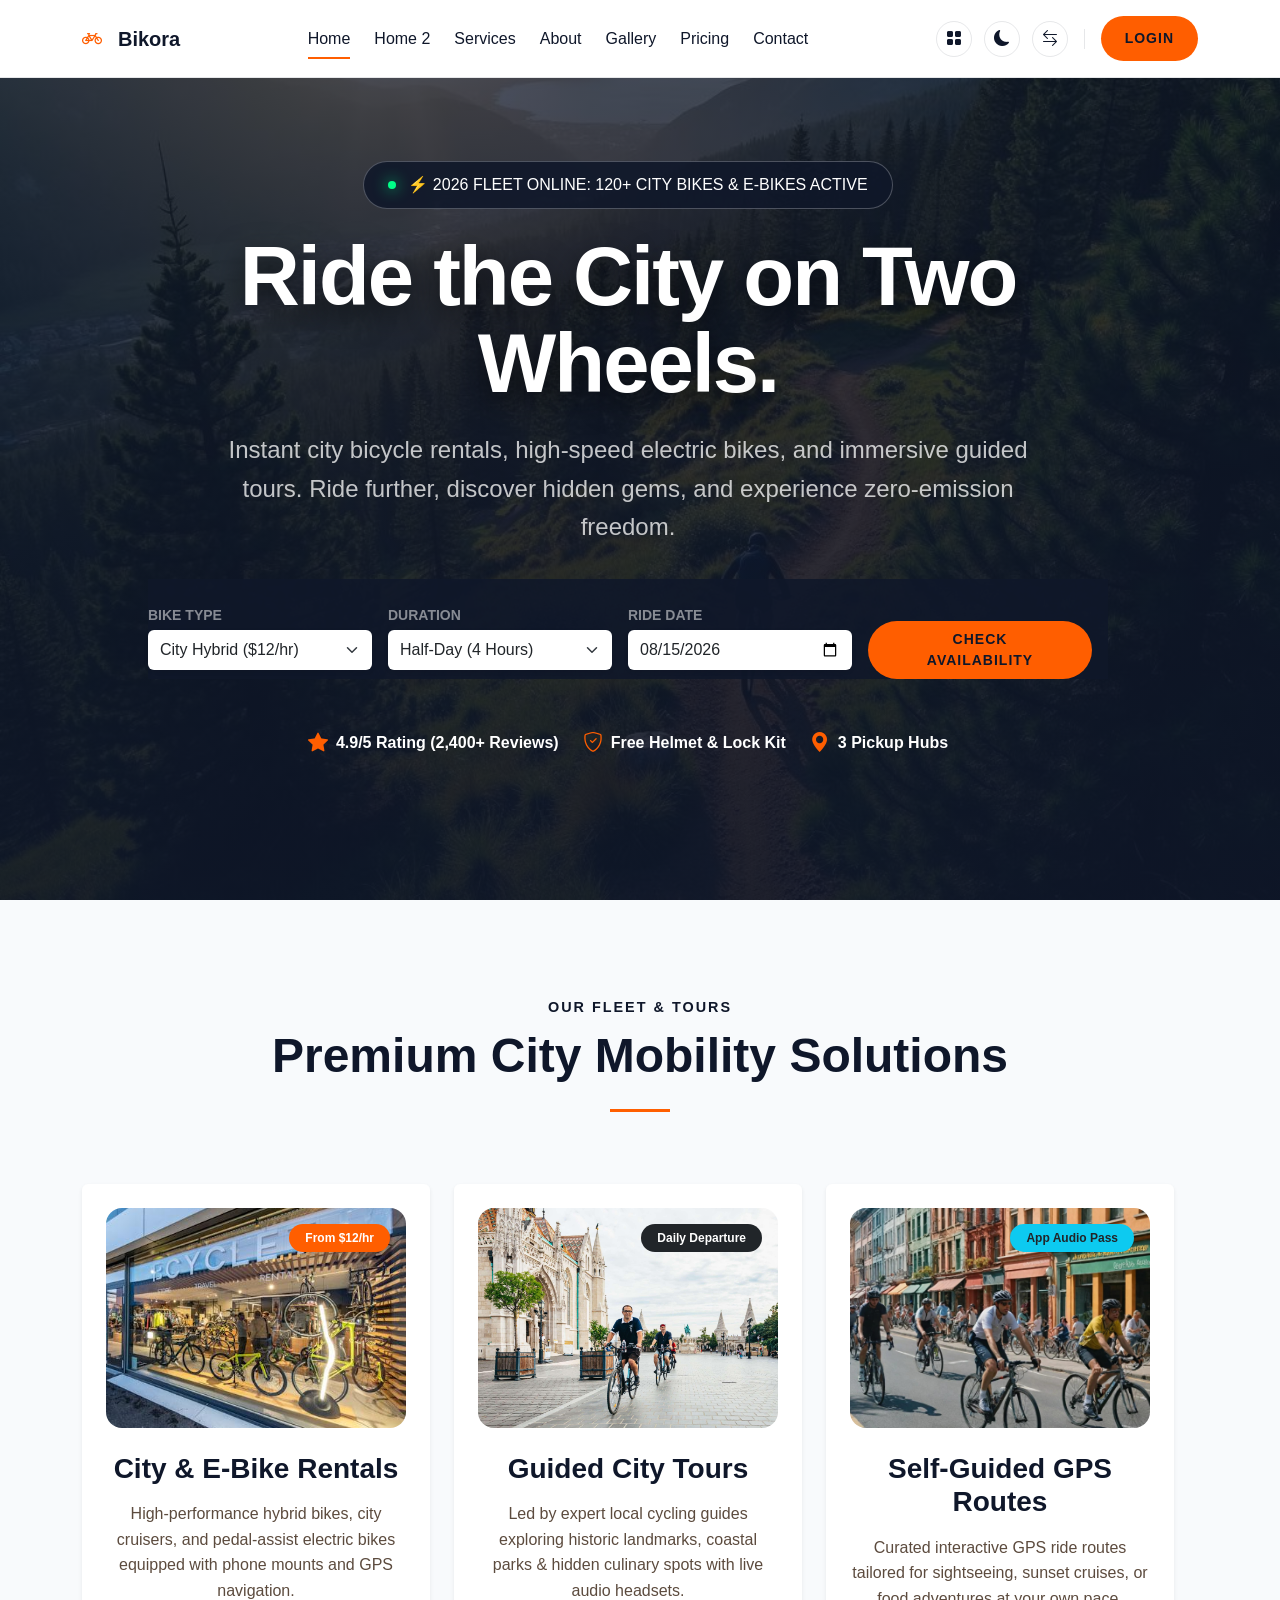
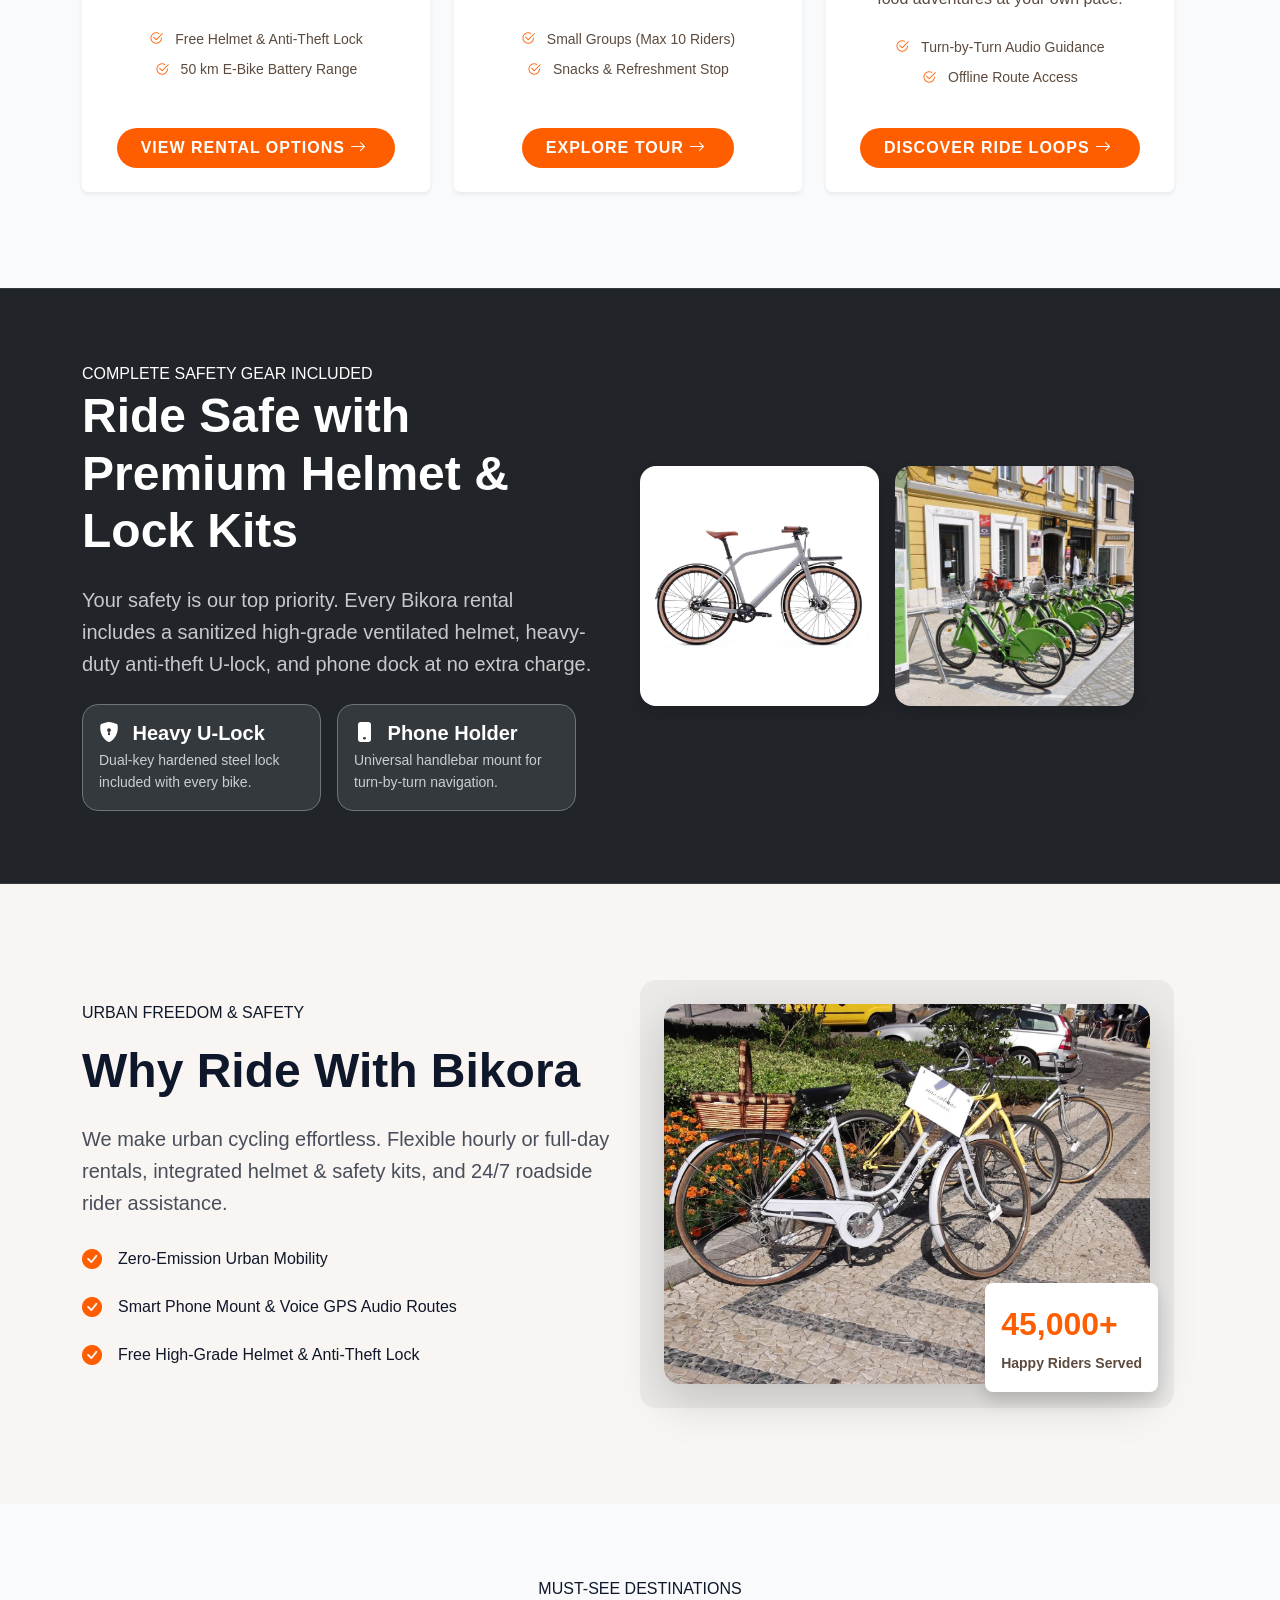
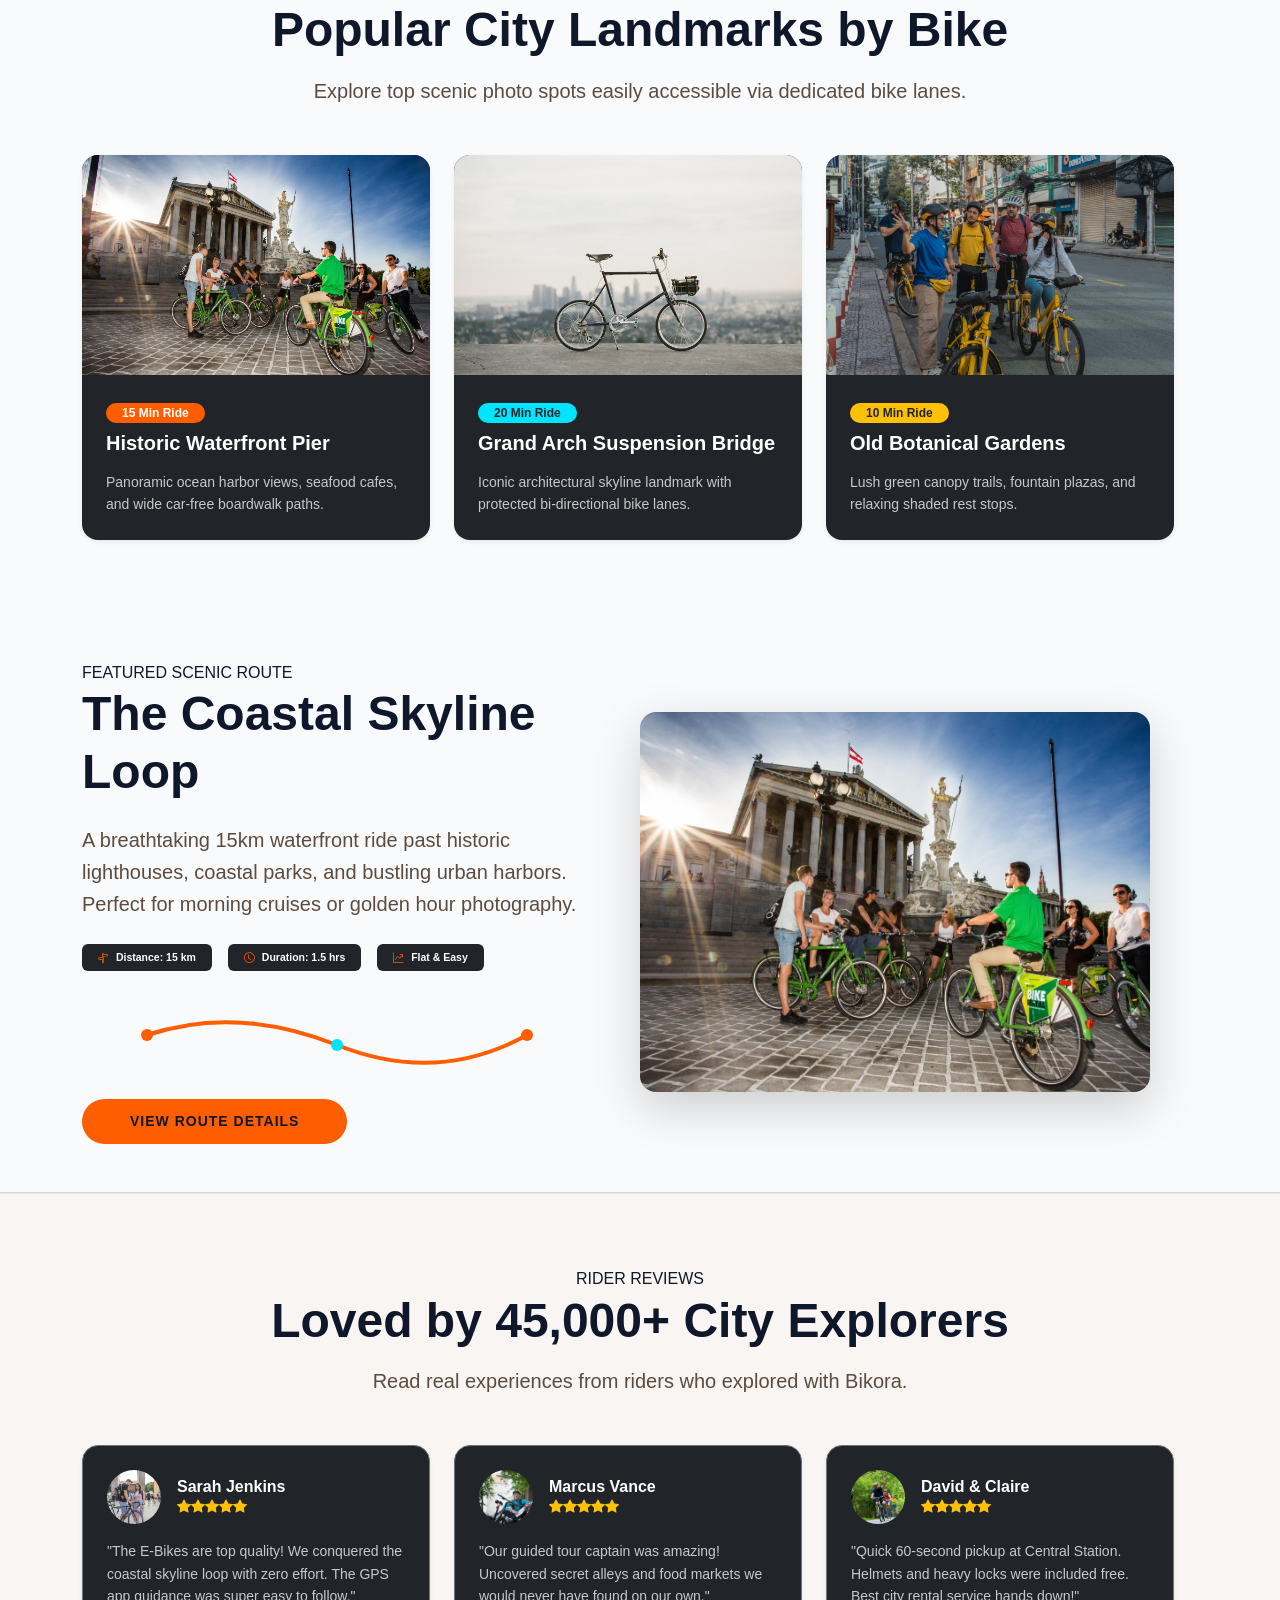
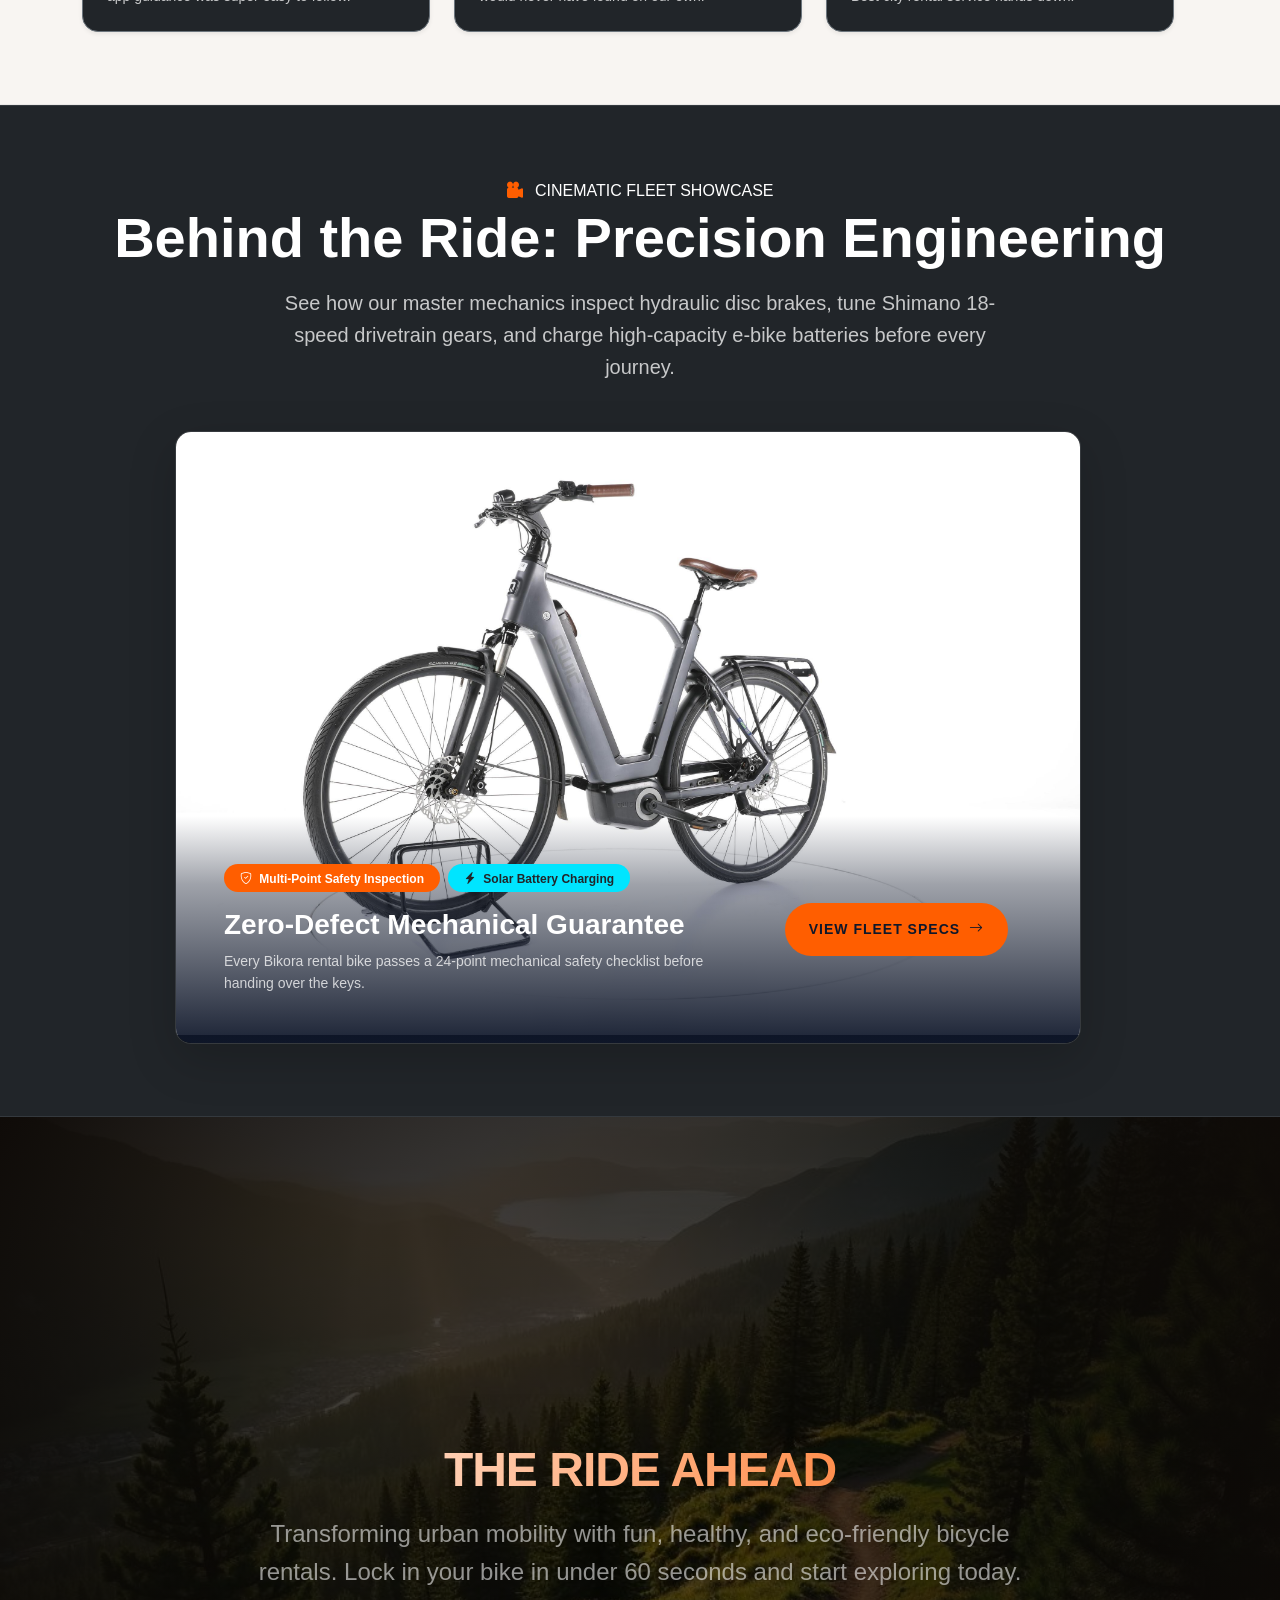
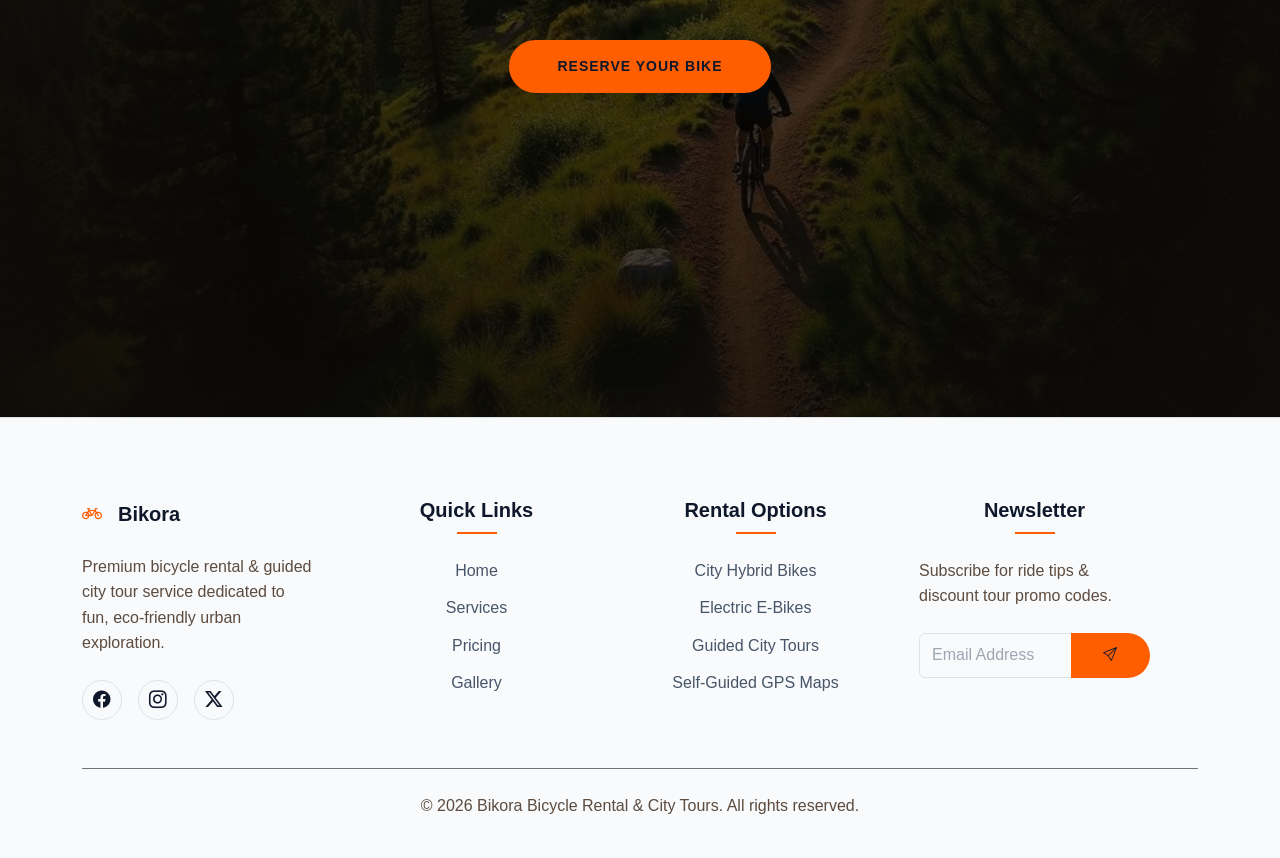
==== commit f98b1d6f: "Update layout, RTL fixes, and UI styling for Bicycle Rental City Tour Service" ====
--- a/index.html
+++ b/index.html
@@ -241,7 +241,7 @@
     <section class="py-5" id="services">
         <div class="container py-5">
             <div class="text-center mb-5 animate-on-scroll">
-                <span class="feature-badge-pill mb-3">OUR FLEET & TOURS</span>
+                <p class="text-uppercase fw-semibold mb-2" style="letter-spacing: 2px; font-size: 0.9rem; color: #0f172a;">OUR FLEET & TOURS</p>
                 <h2 class="display-5 fw-bold mb-4">Premium City Mobility Solutions</h2>
                 <div class="mt-3 mx-auto" style="width: 60px; height: 3px; background: var(--primary-gold);"></div>
             </div>
@@ -638,7 +638,7 @@
         style="background-image: url('assets/images/Adventure.jpg'); background-size: cover; background-position: center;">
         <div class="future-overlay"></div>
         <div class="future-content container">
-            <h2 class="future-title-reveal text-white">THE RIDE AHEAD</h2>
+            <h2 class="future-title-reveal text-center text-white">THE RIDE AHEAD</h2>
             <p class="fs-4 opacity-75 mb-5 mx-auto text-white" style="max-width: 800px;">Transforming urban mobility
                 with fun, healthy, and eco-friendly bicycle rentals. Lock in your bike in under 60 seconds and start
                 exploring today.</p>
--- a/assets/css/style.css
+++ b/assets/css/style.css
@@ -100,6 +100,10 @@
 
 .bg-primary-gold, .bg-gold {
     background-color: var(--primary-gold) !important;
+}
+
+.bg-cyan {
+    background-color: var(--primary-cyan) !important;
 }
 
 /* Enforce crisp white text on intentionally dark sections in both light & dark mode */
@@ -2996,20 +3000,20 @@
 
 /* 7. NAVIGATION & HEADER */
 [dir="rtl"] header .header-container {
-    flex-direction: row !important;
+    flex-direction: row-reverse !important;
 }
 
 [dir="rtl"] nav.nav-center {
-    flex-direction: row !important;
+    flex-direction: row-reverse !important;
 }
 
 [dir="rtl"] nav.nav-center a {
-    margin-right: 0 !important;
-    margin-left: 1.5rem !important;
+    margin-right: 1.5rem !important;
+    margin-left: 0 !important;
 }
 
 [dir="rtl"] .nav-right {
-    flex-direction: row !important;
+    flex-direction: row-reverse !important;
     gap: 1rem;
 }
 
@@ -3173,6 +3177,7 @@
 .internal-hero .feature-badge-pill,
 .bg-dark .feature-badge-pill {
     background-color: rgba(255, 94, 0, 0.12) !important;
+    border: 1px solid rgba(255, 94, 0, 0.25) !important;
     color: var(--primary-gold) !important;
     display: inline-flex !important;
     align-items: center !important;
@@ -3190,7 +3195,16 @@
     .internal-hero .feature-badge-pill,
     .bg-dark .feature-badge-pill {
         background-color: rgba(255, 94, 0, 0.12) !important;
+    border: 1px solid rgba(255, 94, 0, 0.25) !important;
         color: var(--primary-gold) !important;
     }
 }
 /* End of stylesheet */
+
+
+[dir="rtl"] .future-ethos p {
+    text-align: right !important;
+}
+[dir="rtl"] .future-ethos .d-flex.justify-content-center {
+    justify-content: flex-start !important;
+}
